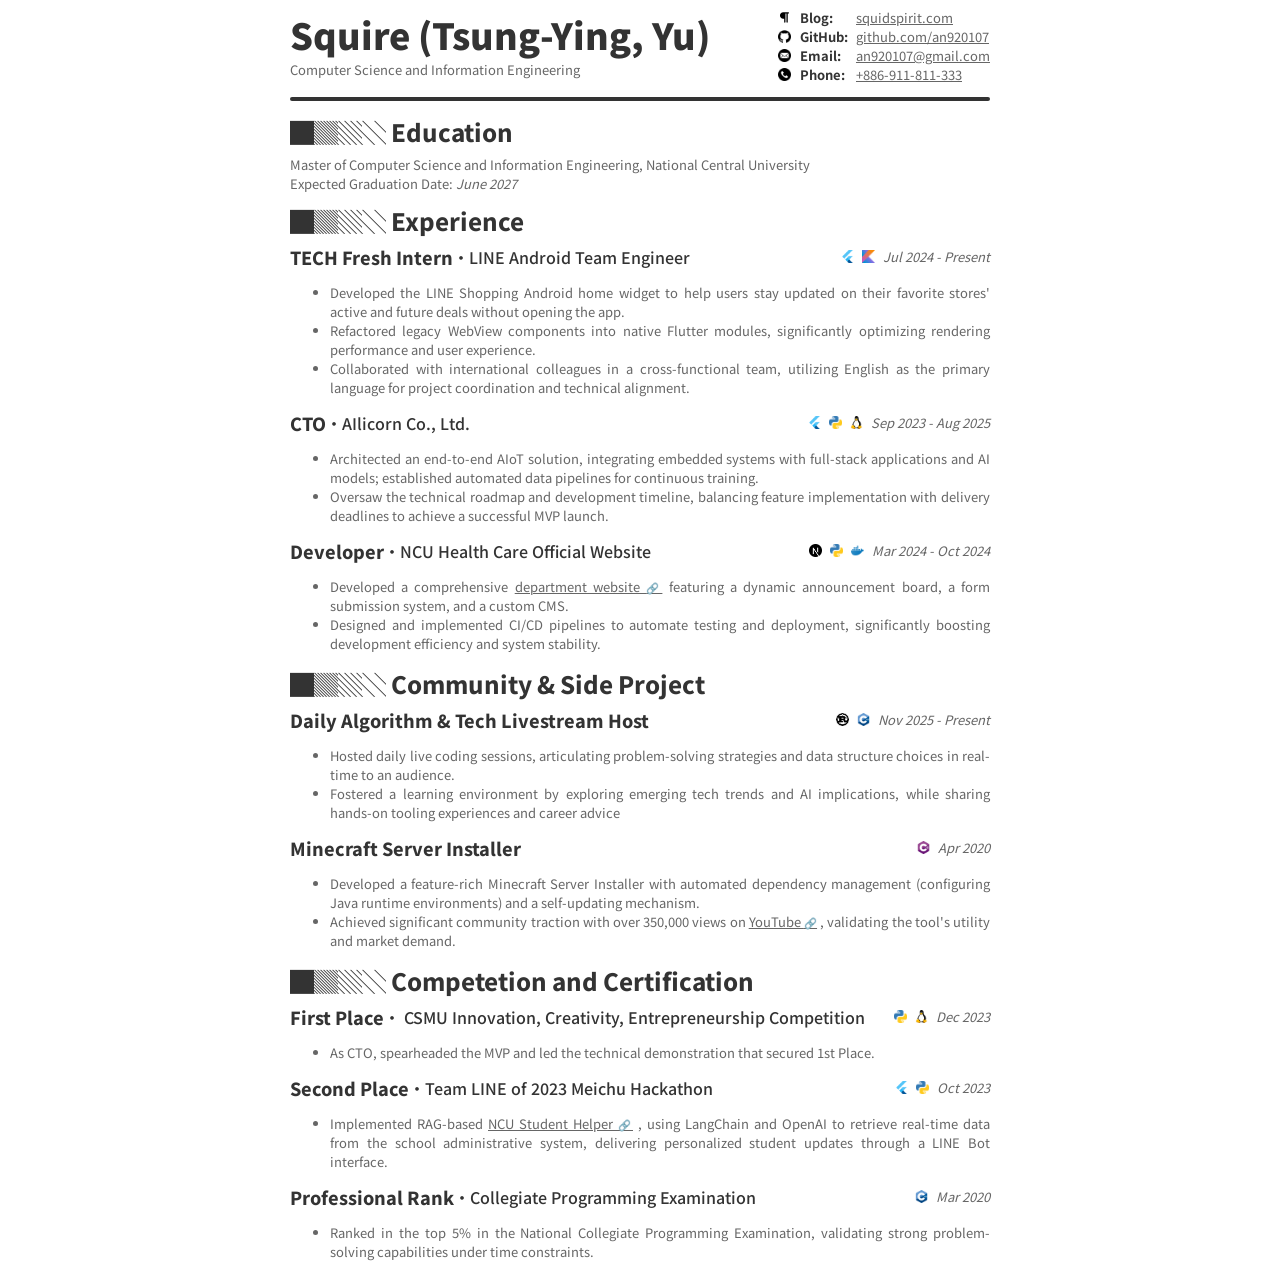
==== src/index.html @ c952e27c "feat: update Intern experience" ====
<!DOCTYPE html>
<html lang="en-US">
  <head>
    <title>Resume</title>
    <meta name="viewport" content="width=device-width, initial-scale=1.0" />
    <meta charset="UTF-8" />
    <link rel="preconnect" href="https://fonts.googleapis.com" />
    <link rel="preconnect" href="https://fonts.gstatic.com" crossorigin />
    <link
      href="https://fonts.googleapis.com/css2?family=Noto+Sans+TC:wght@100..900&display=swap"
      rel="stylesheet"
    />
    <link href="./style.css" rel="stylesheet" />
  </head>

  <body>
    <div class="Container">
      <!-- TitleBlock -->
      <div class="TitleBlock">
        <div>
          <div class="TitleName">Squire (Tsung-Ying, Yu)</div>
          <div class="TitleDescription">
            Computer Science and Information Engineering
          </div>
        </div>
        <div class="Contacts">
          <div class="ContactItem">
            <img
              class="Icon"
              src="./assets/icon/paragraph-solid-full.svg"
              alt="Blog"
            />
            <div class="ContactName">Blog:</div>
            <a href="https://squidspirit.com">squidspirit.com</a>
          </div>
          <div class="ContactItem">
            <img class="Icon" src="./assets/icon/github.png" alt="GitHub" />
            <div class="ContactName">GitHub:</div>
            <a href="https://github.com/an920107">github.com/an920107</a>
          </div>
          <div class="ContactItem">
            <img class="Icon" src="./assets/icon/email.png" alt="Email" />
            <div class="ContactName">Email:</div>
            <a href="mailto:an920107@gmail.com">an920107@gmail.com</a>
          </div>
          <div class="ContactItem">
            <img class="Icon" src="./assets/icon/phone.png" alt="Phone" />
            <div class="ContactName">Phone:</div>
            <a href="tel:+886911811333">+886-911-811-333</a>
          </div>
        </div>
      </div>
      <hr />

      <!-- Education -->
      <div class="SectionTitle">Education</div>
      <div class="Content">
        Master of Computer Science and Information Engineering, National Central
        University<br />
        Expected Graduation Date: <i>June 2027</i>
      </div>

      <!-- Experience -->
      <div class="SectionTitle">Experience</div>

      <!-- LINE -->
      <div class="ExpTitleBlock">
        <div class="ExpTitle">
          <div class="ExpPosition">TECH Fresh Intern</div>
          <div class="ExpDescription">LINE Android Team Engineer</div>
        </div>
        <div class="ExpTail">
          <img
            class="Icon"
            src="./assets/icon/flutter.png"
            alt="Flutter"
            title="Flutter"
          />
          <img
            class="Icon"
            src="./assets/icon/kotlin.png"
            alt="Kotlin"
            title="Kotlin"
          />
          <div class="ExpDate">Jul 2024 - Present</div>
        </div>
      </div>
      <div class="Content">
        <ul>
          <li>
            Developed the LINE Shopping Android home widget to help users stay
            updated on their favorite stores' active and future deals without
            opening the app.
          </li>
          <li>
            Refactored legacy WebView components into native Flutter modules,
            significantly optimizing rendering performance and user experience.
          </li>
          <li>
            Collaborated with international colleagues in a cross-functional
            team, utilizing English as the primary language for project
            coordination and technical alignment.
          </li>
        </ul>
      </div>

      <!-- AIlicorn -->
      <div class="ExpTitleBlock">
        <div class="ExpTitle">
          <div class="ExpPosition">CTO</div>
          <div class="ExpDescription">AIlicorn Co., Ltd.</div>
        </div>
        <div class="ExpTail">
          <img
            class="Icon"
            src="./assets/icon/flutter.png"
            alt="Flutter"
            title="Flutter"
          />
          <img
            class="Icon"
            src="./assets/icon/python.png"
            alt="Python"
            title="Python"
          />
          <img
            class="Icon"
            src="./assets/icon/linux.png"
            alt="Linux"
            title="Linux"
          />
          <div class="ExpDate">Sep 2023 - Aug 2025</div>
        </div>
      </div>
      <div class="Content">
        <ul>
          <li>
            Architected an end-to-end AIoT solution, integrating embedded
            systems with full-stack applications and AI models; established
            automated data pipelines for continuous training.
          </li>
          <li>
            Oversaw the technical roadmap and development timeline, balancing
            feature implementation with delivery deadlines to achieve a
            successful MVP launch.
          </li>
        </ul>
      </div>

      <!-- Health care website -->
      <div class="ExpTitleBlock">
        <div class="ExpTitle">
          <div class="ExpPosition">Developer</div>
          <div class="ExpDescription">NCU Health Care Official Website</div>
        </div>
        <div class="ExpTail">
          <img
            class="Icon"
            src="./assets/icon/nextjs.png"
            alt="NextJS"
            title="NextJS"
          />
          <img
            class="Icon"
            src="./assets/icon/python.png"
            alt="Python"
            title="Python"
          />
          <img
            class="Icon"
            src="./assets/icon/docker.png"
            alt="Docker"
            title="Docker"
          />
          <div class="ExpDate">Mar 2024 - Oct 2024</div>
        </div>
      </div>
      <div class="Content">
        <ul>
          <li>
            Developed a comprehensive
            <a class="Link" href="https://health.ncu.edu.tw" target="_blank">
              department website
            </a>
            featuring a dynamic announcement board, a form submission system,
            and a custom CMS.
          </li>
          <li>
            Designed and implemented CI/CD pipelines to automate testing and
            deployment, significantly boosting development efficiency and system
            stability.
          </li>
        </ul>
      </div>

      <!-- Community & Side Project -->
      <div class="SectionTitle">Community & Side Project</div>

      <!-- Daily Algorithm & Tech Livestream Host -->
      <div class="ExpTitleBlock">
        <div class="ExpTitle">
          <div class="ExpPosition">Daily Algorithm & Tech Livestream Host</div>
        </div>
        <div class="ExpTail">
          <img
            class="Icon"
            src="./assets/icon/rust.png"
            alt="Rust"
            title="Rust"
          />
          <img
            class="Icon"
            src="./assets/icon/c-plus-plus.png"
            alt="C++"
            title="C++"
          />
          <div class="ExpDate">Nov 2025 - Present</div>
        </div>
      </div>
      <div class="Content">
        <ul>
          <li>
            Hosted daily live coding sessions, articulating problem-solving
            strategies and data structure choices in real-time to an audience.
          </li>
          <li>
            Fostered a learning environment by exploring emerging tech trends
            and AI implications, while sharing hands-on tooling experiences and
            career advice
          </li>
        </ul>
      </div>

      <!-- Minecraft Server Installer -->
      <div class="ExpTitleBlock">
        <div class="ExpTitle">
          <div class="ExpPosition">Minecraft Server Installer</div>
        </div>
        <div class="ExpTail">
          <img
            class="Icon"
            src="./assets/icon/c-sharp.png"
            alt="C#"
            title="C#"
          />
          <div class="ExpDate">Apr 2020</div>
        </div>
      </div>
      <div class="Content">
        <ul>
          <li>
            Developed a feature-rich Minecraft Server Installer with automated
            dependency management (configuring Java runtime environments) and a
            self-updating mechanism.
          </li>
          <li>
            Achieved significant community traction with over 350,000 views on
            <a
              class="Link"
              href="https://www.youtube.com/watch?v=yNis5vcueQY"
              target="_blank"
            >
              YouTube
            </a>
            , validating the tool's utility and market demand.
          </li>
        </ul>
      </div>

      <!-- Competetion and Certification -->
      <div class="SectionTitle">Competetion and Certification</div>

      <!-- CSMU -->
      <div class="ExpTitleBlock">
        <div class="ExpTitle">
          <div class="ExpPosition">First Place</div>
          <div class="ExpDescription">
            CSMU Innovation, Creativity, Entrepreneurship Competition
          </div>
        </div>

        <div class="ExpTail">
          <img
            class="Icon"
            src="./assets/icon/python.png"
            alt="Python"
            title="Python"
          />
          <img
            class="Icon"
            src="./assets/icon/linux.png"
            alt="Linux"
            title="Linux"
          />
          <div class="ExpDate">Dec 2023</div>
        </div>
      </div>
      <div class="Content">
        <ul>
          <li>
            As CTO, spearheaded the MVP and led the technical demonstration that
            secured 1st Place.
          </li>
        </ul>
      </div>

      <!-- Hackathon -->
      <div class="ExpTitleBlock">
        <div class="ExpTitle">
          <div class="ExpPosition">Second Place</div>
          <div class="ExpDescription">Team LINE of 2023 Meichu Hackathon</div>
        </div>
        <div class="ExpTail">
          <img
            class="Icon"
            src="./assets/icon/flutter.png"
            alt="Flutter"
            title="Flutter"
          />
          <img
            class="Icon"
            src="./assets/icon/python.png"
            alt="Python"
            title="Python"
          />
          <div class="ExpDate">Oct 2023</div>
        </div>
      </div>
      <div class="Content">
        <ul>
          <li>
            Implemented RAG-based
            <a
              class="Link"
              href="https://github.com/quan0715/NCU_Student_Helper"
              target="_blank"
            >
              NCU Student Helper
            </a>
            , using LangChain and OpenAI to retrieve real-time data from the
            school administrative system, delivering personalized student
            updates through a LINE Bot interface.
          </li>
        </ul>
      </div>

      <!-- CPE -->
      <div class="ExpTitleBlock">
        <div class="ExpTitle">
          <div class="ExpPosition">Professional Rank</div>
          <div class="ExpDescription">Collegiate Programming Examination</div>
        </div>
        <div class="ExpTail">
          <img
            class="Icon"
            src="./assets/icon/c-plus-plus.png"
            alt="C++"
            title="C++"
          />
          <div class="ExpDate">Mar 2020</div>
        </div>
      </div>
      <div class="Content">
        <ul>
          <li>
            Ranked in the top 5% in the National Collegiate Programming
            Examination, validating strong problem-solving capabilities under
            time constraints.
          </li>
        </ul>
      </div>
    </div>
  </body>
</html>
---- src/style.css ----
* {
    font-family: "Noto Sans TC";
    font-size: 13px;
    color: #666;
}

hr {
    margin-top: 1em;
    margin-bottom: 1em;
    border: none;
    color: #333;
    background-color: #333;
    height: 4px;
    border-radius: 1em;
}

.Link::after {
    content: " 🔗";
    font-size: 0.8rem;
}

.Container {
    max-width: 700px;
    align-content: center;
    margin: auto;
}

.TitleBlock {
    display: flex;
    flex-wrap: nowrap;
    justify-content: space-between;
}

.TitleName {
    font-size: 36px;
    font-weight: 900;
    color: #333;
}

.Contacts {
    display: flex;
    flex-direction: column;
    justify-content: space-between;
}

.ContactItem {
    display: grid;
    grid-template-columns: 2fr 5fr 12fr;
    align-items: center;
}

.ContactName {
    font-weight: bold;
    color: #333;
}

.Icon {
    width: 1em;
    height: 1em;
}

.SectionTitle {
    font-size: 24px;
    font-weight: 800;
    margin-bottom: 0.25em;
    color: #333;
}

.SectionTitle::before {
    content: "█▓▒░ ";
}

.ExpTitleBlock {
    display: flex;
    flex-wrap: nowrap;
    justify-content: space-between;
    margin-bottom: 0.1em;
}

.ExpTitle {
    display: flex;
    align-items: center;
}

.ExpPosition {
    font-size: 18px;
    font-weight: 800;
    color: #333;
}

.ExpDescription::before {
    content: "•";
}

.ExpDescription {
    font-size: 16px;
    font-weight: 500;
    color: #333;
}

.ExpTail {
    display: flex;
    flex-wrap: nowrap;
    justify-content: flex-end;
    align-items: center;
    gap: 8px;
}

.ExpDate {
    font-size: 13px;
    font-weight: normal;
    font-style: italic;
}

.Content {
    margin-bottom: 0.75em;
    text-align: justify;
}
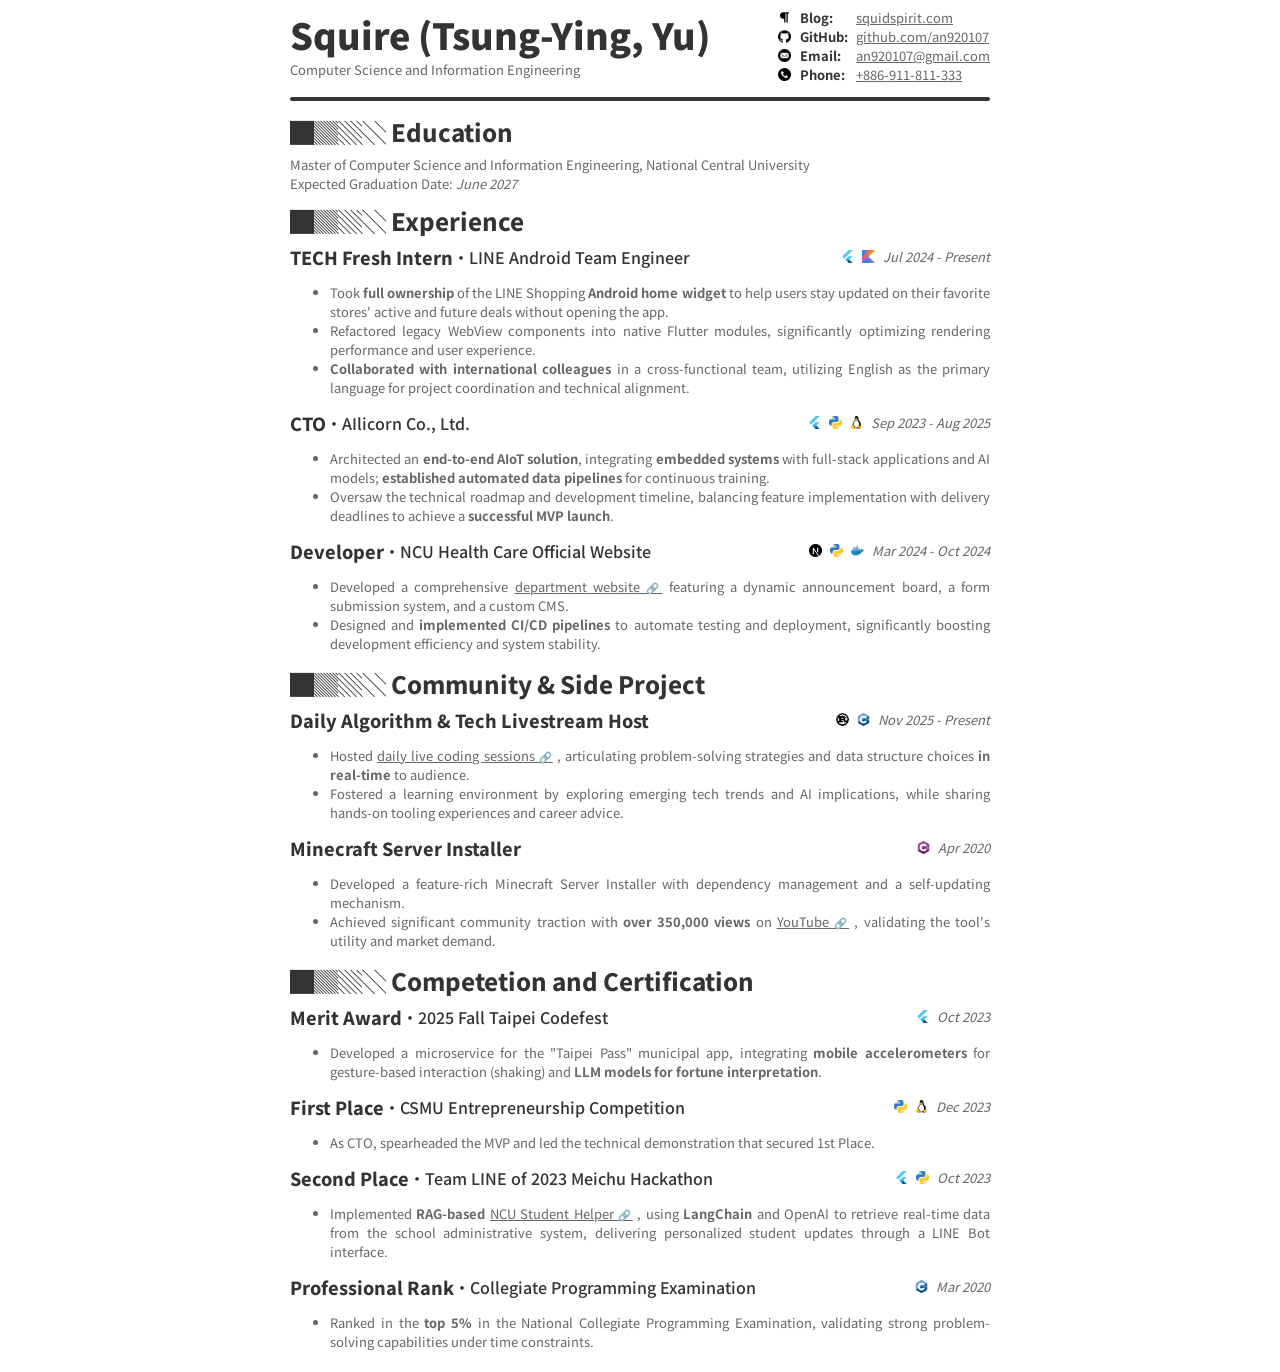
==== commit a180e7e7: "feat: add hackthon" ====
--- a/src/index.html
+++ b/src/index.html
@@ -88,18 +88,18 @@
       <div class="Content">
         <ul>
           <li>
-            Developed the LINE Shopping Android home widget to help users stay
-            updated on their favorite stores' active and future deals without
-            opening the app.
+            Took <b>full ownership</b> of the LINE Shopping
+            <b>Android home widget</b> to help users stay updated on their
+            favorite stores' active and future deals without opening the app.
           </li>
           <li>
             Refactored legacy WebView components into native Flutter modules,
             significantly optimizing rendering performance and user experience.
           </li>
           <li>
-            Collaborated with international colleagues in a cross-functional
-            team, utilizing English as the primary language for project
-            coordination and technical alignment.
+            <b>Collaborated with international colleagues</b> in a
+            cross-functional team, utilizing English as the primary language for
+            project coordination and technical alignment.
           </li>
         </ul>
       </div>
@@ -135,14 +135,14 @@
       <div class="Content">
         <ul>
           <li>
-            Architected an end-to-end AIoT solution, integrating embedded
-            systems with full-stack applications and AI models; established
-            automated data pipelines for continuous training.
+            Architected an <b>end-to-end AIoT solution</b>, integrating
+            <b>embedded systems</b> with full-stack applications and AI models;
+            <b>established automated data pipelines</b> for continuous training.
           </li>
           <li>
             Oversaw the technical roadmap and development timeline, balancing
             feature implementation with delivery deadlines to achieve a
-            successful MVP launch.
+            <b>successful MVP launch</b>.
           </li>
         </ul>
       </div>
@@ -186,9 +186,9 @@
             and a custom CMS.
           </li>
           <li>
-            Designed and implemented CI/CD pipelines to automate testing and
-            deployment, significantly boosting development efficiency and system
-            stability.
+            Designed and <b>implemented CI/CD pipelines</b> to automate testing
+            and deployment, significantly boosting development efficiency and
+            system stability.
           </li>
         </ul>
       </div>
@@ -220,13 +220,20 @@
       <div class="Content">
         <ul>
           <li>
-            Hosted daily live coding sessions, articulating problem-solving
-            strategies and data structure choices in real-time to an audience.
+            Hosted
+            <a
+              class="Link"
+              href="https://www.youtube.com/@squidspirit16/streams"
+            >
+              daily live coding sessions
+            </a>
+            , articulating problem-solving strategies and data structure choices
+            <b>in real-time</b> to audience.
           </li>
           <li>
             Fostered a learning environment by exploring emerging tech trends
             and AI implications, while sharing hands-on tooling experiences and
-            career advice
+            career advice.
           </li>
         </ul>
       </div>
@@ -249,12 +256,12 @@
       <div class="Content">
         <ul>
           <li>
-            Developed a feature-rich Minecraft Server Installer with automated
-            dependency management (configuring Java runtime environments) and a
-            self-updating mechanism.
-          </li>
-          <li>
-            Achieved significant community traction with over 350,000 views on
+            Developed a feature-rich Minecraft Server Installer with dependency
+            management and a self-updating mechanism.
+          </li>
+          <li>
+            Achieved significant community traction with
+            <b>over 350,000 views</b> on
             <a
               class="Link"
               href="https://www.youtube.com/watch?v=yNis5vcueQY"
@@ -270,13 +277,38 @@
       <!-- Competetion and Certification -->
       <div class="SectionTitle">Competetion and Certification</div>
 
+      <!-- Taipei Codefest Hackathon -->
+      <div class="ExpTitleBlock">
+        <div class="ExpTitle">
+          <div class="ExpPosition">Merit Award</div>
+          <div class="ExpDescription">2025 Fall Taipei Codefest</div>
+        </div>
+        <div class="ExpTail">
+          <img
+            class="Icon"
+            src="./assets/icon/flutter.png"
+            alt="Flutter"
+            title="Flutter"
+          />
+          <div class="ExpDate">Oct 2023</div>
+        </div>
+      </div>
+      <div class="Content">
+        <ul>
+          <li>
+            Developed a microservice for the "Taipei Pass" municipal app,
+            integrating <b>mobile accelerometers</b> for gesture-based
+            interaction (shaking) and
+            <b>LLM models for fortune interpretation</b>.
+          </li>
+        </ul>
+      </div>
+
       <!-- CSMU -->
       <div class="ExpTitleBlock">
         <div class="ExpTitle">
           <div class="ExpPosition">First Place</div>
-          <div class="ExpDescription">
-            CSMU Innovation, Creativity, Entrepreneurship Competition
-          </div>
+          <div class="ExpDescription">CSMU Entrepreneurship Competition</div>
         </div>
 
         <div class="ExpTail">
@@ -304,7 +336,7 @@
         </ul>
       </div>
 
-      <!-- Hackathon -->
+      <!-- Meichu Hackathon -->
       <div class="ExpTitleBlock">
         <div class="ExpTitle">
           <div class="ExpPosition">Second Place</div>
@@ -329,7 +361,7 @@
       <div class="Content">
         <ul>
           <li>
-            Implemented RAG-based
+            Implemented <b>RAG-based</b>
             <a
               class="Link"
               href="https://github.com/quan0715/NCU_Student_Helper"
@@ -337,8 +369,8 @@
             >
               NCU Student Helper
             </a>
-            , using LangChain and OpenAI to retrieve real-time data from the
-            school administrative system, delivering personalized student
+            , using <b>LangChain</b> and OpenAI to retrieve real-time data from
+            the school administrative system, delivering personalized student
             updates through a LINE Bot interface.
           </li>
         </ul>
@@ -363,7 +395,7 @@
       <div class="Content">
         <ul>
           <li>
-            Ranked in the top 5% in the National Collegiate Programming
+            Ranked in the <b>top 5%</b> in the National Collegiate Programming
             Examination, validating strong problem-solving capabilities under
             time constraints.
           </li>
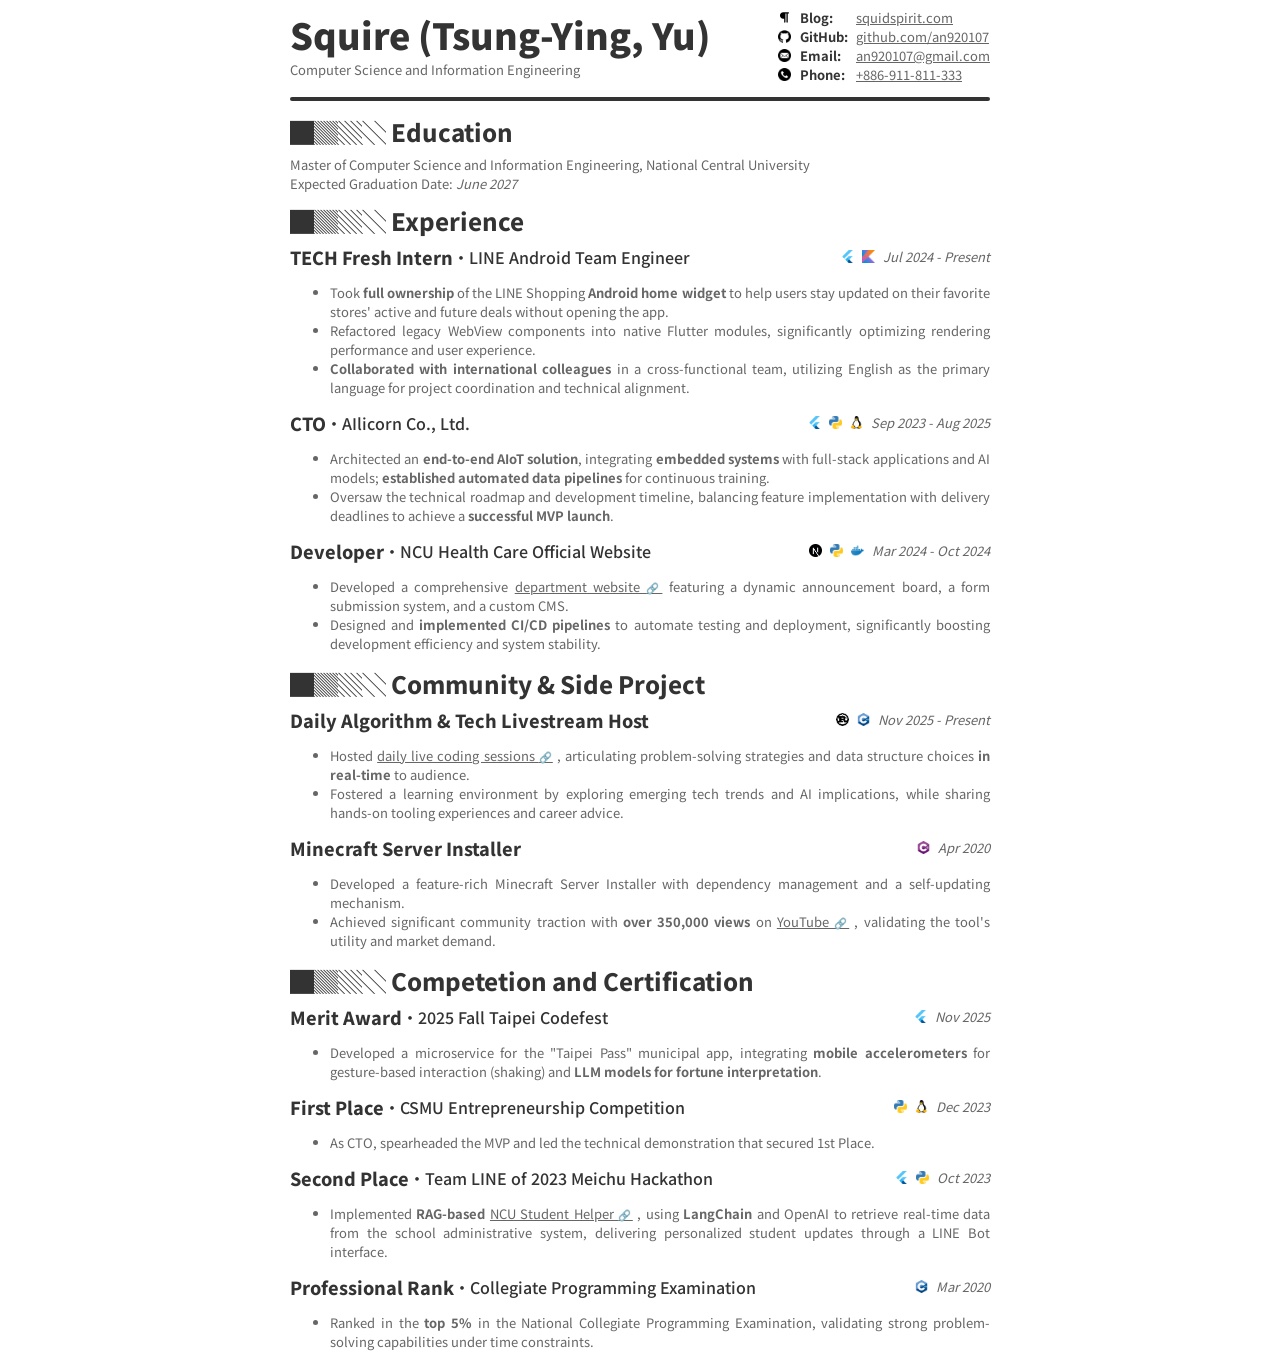
==== commit ebae71cf: "feat: update experience date for Flutter project" ====
--- a/src/index.html
+++ b/src/index.html
@@ -290,7 +290,7 @@
             alt="Flutter"
             title="Flutter"
           />
-          <div class="ExpDate">Oct 2023</div>
+          <div class="ExpDate">Nov 2025</div>
         </div>
       </div>
       <div class="Content">
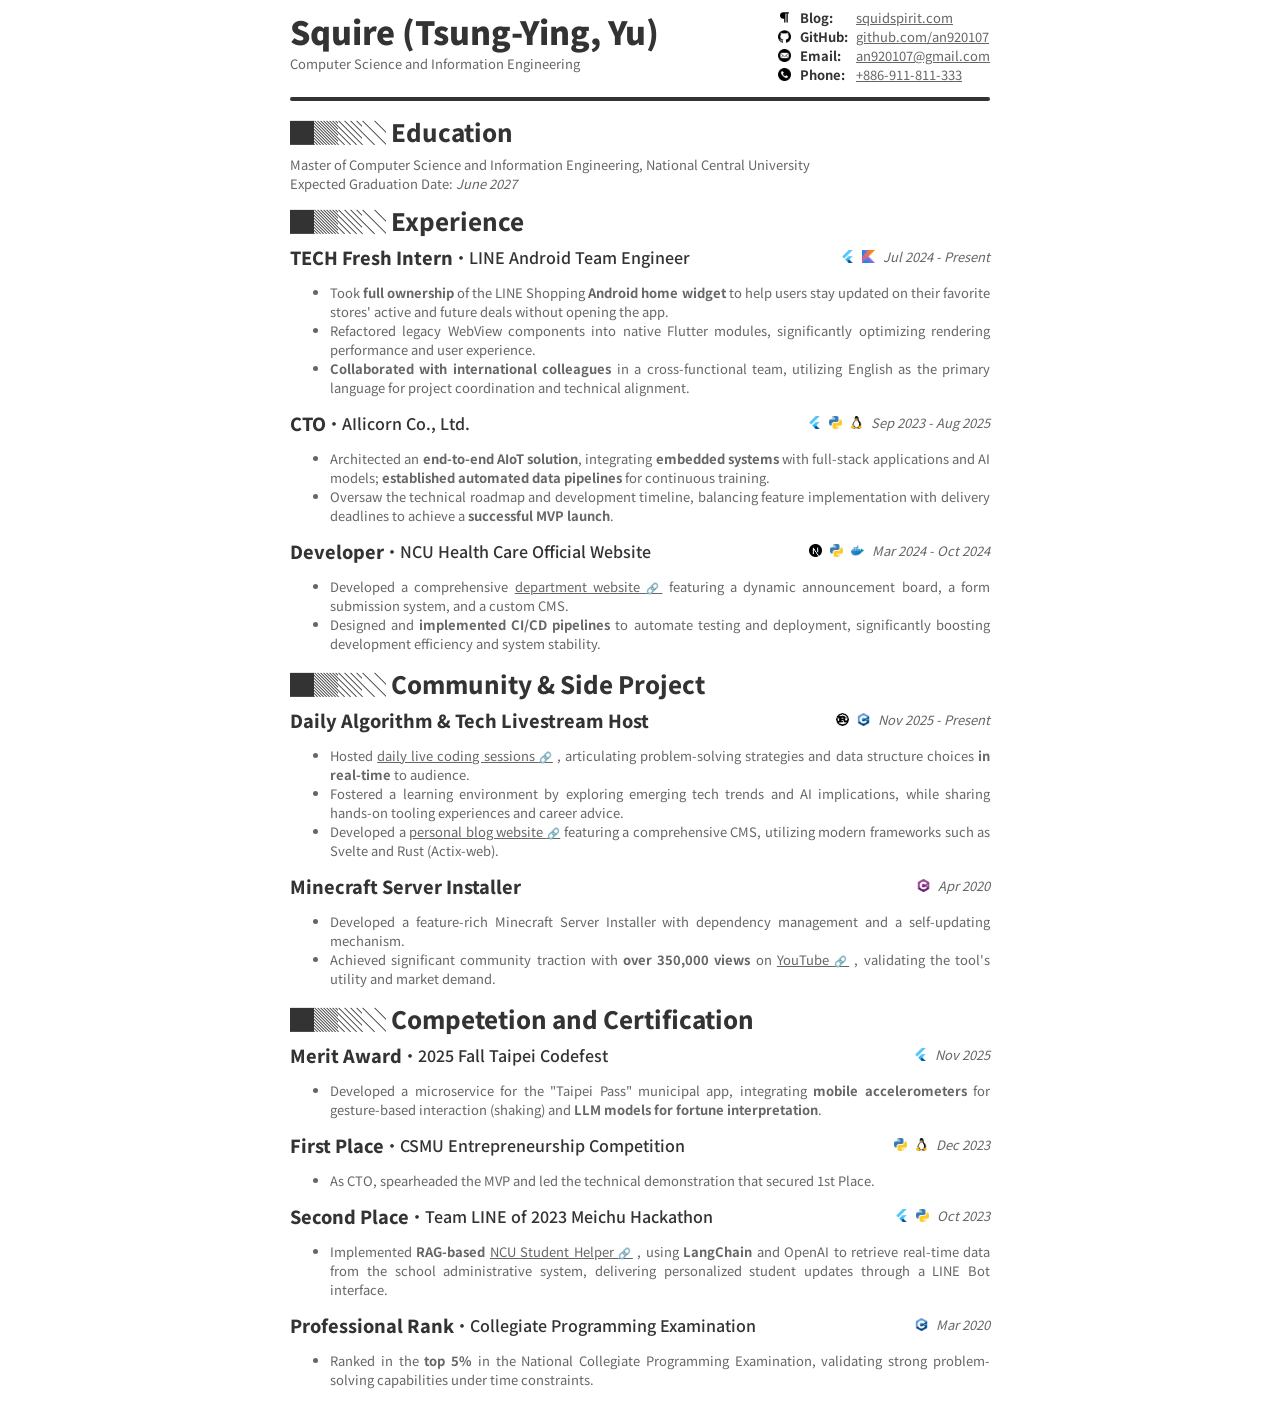
==== commit 8a597e98: "update community with personal blog" ====
--- a/src/index.html
+++ b/src/index.html
@@ -1,406 +1,313 @@
 <!DOCTYPE html>
 <html lang="en-US">
-  <head>
-    <title>Resume</title>
-    <meta name="viewport" content="width=device-width, initial-scale=1.0" />
-    <meta charset="UTF-8" />
-    <link rel="preconnect" href="https://fonts.googleapis.com" />
-    <link rel="preconnect" href="https://fonts.gstatic.com" crossorigin />
-    <link
-      href="https://fonts.googleapis.com/css2?family=Noto+Sans+TC:wght@100..900&display=swap"
-      rel="stylesheet"
-    />
-    <link href="./style.css" rel="stylesheet" />
-  </head>
-
-  <body>
-    <div class="Container">
-      <!-- TitleBlock -->
-      <div class="TitleBlock">
-        <div>
-          <div class="TitleName">Squire (Tsung-Ying, Yu)</div>
-          <div class="TitleDescription">
-            Computer Science and Information Engineering
-          </div>
-        </div>
-        <div class="Contacts">
-          <div class="ContactItem">
-            <img
-              class="Icon"
-              src="./assets/icon/paragraph-solid-full.svg"
-              alt="Blog"
-            />
-            <div class="ContactName">Blog:</div>
-            <a href="https://squidspirit.com">squidspirit.com</a>
-          </div>
-          <div class="ContactItem">
-            <img class="Icon" src="./assets/icon/github.png" alt="GitHub" />
-            <div class="ContactName">GitHub:</div>
-            <a href="https://github.com/an920107">github.com/an920107</a>
-          </div>
-          <div class="ContactItem">
-            <img class="Icon" src="./assets/icon/email.png" alt="Email" />
-            <div class="ContactName">Email:</div>
-            <a href="mailto:an920107@gmail.com">an920107@gmail.com</a>
-          </div>
-          <div class="ContactItem">
-            <img class="Icon" src="./assets/icon/phone.png" alt="Phone" />
-            <div class="ContactName">Phone:</div>
-            <a href="tel:+886911811333">+886-911-811-333</a>
-          </div>
-        </div>
-      </div>
-      <hr />
-
-      <!-- Education -->
-      <div class="SectionTitle">Education</div>
-      <div class="Content">
-        Master of Computer Science and Information Engineering, National Central
-        University<br />
-        Expected Graduation Date: <i>June 2027</i>
-      </div>
-
-      <!-- Experience -->
-      <div class="SectionTitle">Experience</div>
-
-      <!-- LINE -->
-      <div class="ExpTitleBlock">
-        <div class="ExpTitle">
-          <div class="ExpPosition">TECH Fresh Intern</div>
-          <div class="ExpDescription">LINE Android Team Engineer</div>
-        </div>
-        <div class="ExpTail">
-          <img
-            class="Icon"
-            src="./assets/icon/flutter.png"
-            alt="Flutter"
-            title="Flutter"
-          />
-          <img
-            class="Icon"
-            src="./assets/icon/kotlin.png"
-            alt="Kotlin"
-            title="Kotlin"
-          />
-          <div class="ExpDate">Jul 2024 - Present</div>
-        </div>
-      </div>
-      <div class="Content">
-        <ul>
-          <li>
-            Took <b>full ownership</b> of the LINE Shopping
-            <b>Android home widget</b> to help users stay updated on their
-            favorite stores' active and future deals without opening the app.
-          </li>
-          <li>
-            Refactored legacy WebView components into native Flutter modules,
-            significantly optimizing rendering performance and user experience.
-          </li>
-          <li>
-            <b>Collaborated with international colleagues</b> in a
-            cross-functional team, utilizing English as the primary language for
-            project coordination and technical alignment.
-          </li>
-        </ul>
-      </div>
-
-      <!-- AIlicorn -->
-      <div class="ExpTitleBlock">
-        <div class="ExpTitle">
-          <div class="ExpPosition">CTO</div>
-          <div class="ExpDescription">AIlicorn Co., Ltd.</div>
-        </div>
-        <div class="ExpTail">
-          <img
-            class="Icon"
-            src="./assets/icon/flutter.png"
-            alt="Flutter"
-            title="Flutter"
-          />
-          <img
-            class="Icon"
-            src="./assets/icon/python.png"
-            alt="Python"
-            title="Python"
-          />
-          <img
-            class="Icon"
-            src="./assets/icon/linux.png"
-            alt="Linux"
-            title="Linux"
-          />
-          <div class="ExpDate">Sep 2023 - Aug 2025</div>
-        </div>
-      </div>
-      <div class="Content">
-        <ul>
-          <li>
-            Architected an <b>end-to-end AIoT solution</b>, integrating
-            <b>embedded systems</b> with full-stack applications and AI models;
-            <b>established automated data pipelines</b> for continuous training.
-          </li>
-          <li>
-            Oversaw the technical roadmap and development timeline, balancing
-            feature implementation with delivery deadlines to achieve a
-            <b>successful MVP launch</b>.
-          </li>
-        </ul>
-      </div>
-
-      <!-- Health care website -->
-      <div class="ExpTitleBlock">
-        <div class="ExpTitle">
-          <div class="ExpPosition">Developer</div>
-          <div class="ExpDescription">NCU Health Care Official Website</div>
-        </div>
-        <div class="ExpTail">
-          <img
-            class="Icon"
-            src="./assets/icon/nextjs.png"
-            alt="NextJS"
-            title="NextJS"
-          />
-          <img
-            class="Icon"
-            src="./assets/icon/python.png"
-            alt="Python"
-            title="Python"
-          />
-          <img
-            class="Icon"
-            src="./assets/icon/docker.png"
-            alt="Docker"
-            title="Docker"
-          />
-          <div class="ExpDate">Mar 2024 - Oct 2024</div>
-        </div>
-      </div>
-      <div class="Content">
-        <ul>
-          <li>
-            Developed a comprehensive
-            <a class="Link" href="https://health.ncu.edu.tw" target="_blank">
-              department website
-            </a>
-            featuring a dynamic announcement board, a form submission system,
-            and a custom CMS.
-          </li>
-          <li>
-            Designed and <b>implemented CI/CD pipelines</b> to automate testing
-            and deployment, significantly boosting development efficiency and
-            system stability.
-          </li>
-        </ul>
-      </div>
-
-      <!-- Community & Side Project -->
-      <div class="SectionTitle">Community & Side Project</div>
-
-      <!-- Daily Algorithm & Tech Livestream Host -->
-      <div class="ExpTitleBlock">
-        <div class="ExpTitle">
-          <div class="ExpPosition">Daily Algorithm & Tech Livestream Host</div>
-        </div>
-        <div class="ExpTail">
-          <img
-            class="Icon"
-            src="./assets/icon/rust.png"
-            alt="Rust"
-            title="Rust"
-          />
-          <img
-            class="Icon"
-            src="./assets/icon/c-plus-plus.png"
-            alt="C++"
-            title="C++"
-          />
-          <div class="ExpDate">Nov 2025 - Present</div>
-        </div>
-      </div>
-      <div class="Content">
-        <ul>
-          <li>
-            Hosted
-            <a
-              class="Link"
-              href="https://www.youtube.com/@squidspirit16/streams"
-            >
-              daily live coding sessions
-            </a>
-            , articulating problem-solving strategies and data structure choices
-            <b>in real-time</b> to audience.
-          </li>
-          <li>
-            Fostered a learning environment by exploring emerging tech trends
-            and AI implications, while sharing hands-on tooling experiences and
-            career advice.
-          </li>
-        </ul>
-      </div>
-
-      <!-- Minecraft Server Installer -->
-      <div class="ExpTitleBlock">
-        <div class="ExpTitle">
-          <div class="ExpPosition">Minecraft Server Installer</div>
-        </div>
-        <div class="ExpTail">
-          <img
-            class="Icon"
-            src="./assets/icon/c-sharp.png"
-            alt="C#"
-            title="C#"
-          />
-          <div class="ExpDate">Apr 2020</div>
-        </div>
-      </div>
-      <div class="Content">
-        <ul>
-          <li>
-            Developed a feature-rich Minecraft Server Installer with dependency
-            management and a self-updating mechanism.
-          </li>
-          <li>
-            Achieved significant community traction with
-            <b>over 350,000 views</b> on
-            <a
-              class="Link"
-              href="https://www.youtube.com/watch?v=yNis5vcueQY"
-              target="_blank"
-            >
-              YouTube
-            </a>
-            , validating the tool's utility and market demand.
-          </li>
-        </ul>
-      </div>
-
-      <!-- Competetion and Certification -->
-      <div class="SectionTitle">Competetion and Certification</div>
-
-      <!-- Taipei Codefest Hackathon -->
-      <div class="ExpTitleBlock">
-        <div class="ExpTitle">
-          <div class="ExpPosition">Merit Award</div>
-          <div class="ExpDescription">2025 Fall Taipei Codefest</div>
-        </div>
-        <div class="ExpTail">
-          <img
-            class="Icon"
-            src="./assets/icon/flutter.png"
-            alt="Flutter"
-            title="Flutter"
-          />
-          <div class="ExpDate">Nov 2025</div>
-        </div>
-      </div>
-      <div class="Content">
-        <ul>
-          <li>
-            Developed a microservice for the "Taipei Pass" municipal app,
-            integrating <b>mobile accelerometers</b> for gesture-based
-            interaction (shaking) and
-            <b>LLM models for fortune interpretation</b>.
-          </li>
-        </ul>
-      </div>
-
-      <!-- CSMU -->
-      <div class="ExpTitleBlock">
-        <div class="ExpTitle">
-          <div class="ExpPosition">First Place</div>
-          <div class="ExpDescription">CSMU Entrepreneurship Competition</div>
-        </div>
-
-        <div class="ExpTail">
-          <img
-            class="Icon"
-            src="./assets/icon/python.png"
-            alt="Python"
-            title="Python"
-          />
-          <img
-            class="Icon"
-            src="./assets/icon/linux.png"
-            alt="Linux"
-            title="Linux"
-          />
-          <div class="ExpDate">Dec 2023</div>
-        </div>
-      </div>
-      <div class="Content">
-        <ul>
-          <li>
-            As CTO, spearheaded the MVP and led the technical demonstration that
-            secured 1st Place.
-          </li>
-        </ul>
-      </div>
-
-      <!-- Meichu Hackathon -->
-      <div class="ExpTitleBlock">
-        <div class="ExpTitle">
-          <div class="ExpPosition">Second Place</div>
-          <div class="ExpDescription">Team LINE of 2023 Meichu Hackathon</div>
-        </div>
-        <div class="ExpTail">
-          <img
-            class="Icon"
-            src="./assets/icon/flutter.png"
-            alt="Flutter"
-            title="Flutter"
-          />
-          <img
-            class="Icon"
-            src="./assets/icon/python.png"
-            alt="Python"
-            title="Python"
-          />
-          <div class="ExpDate">Oct 2023</div>
-        </div>
-      </div>
-      <div class="Content">
-        <ul>
-          <li>
-            Implemented <b>RAG-based</b>
-            <a
-              class="Link"
-              href="https://github.com/quan0715/NCU_Student_Helper"
-              target="_blank"
-            >
-              NCU Student Helper
-            </a>
-            , using <b>LangChain</b> and OpenAI to retrieve real-time data from
-            the school administrative system, delivering personalized student
-            updates through a LINE Bot interface.
-          </li>
-        </ul>
-      </div>
-
-      <!-- CPE -->
-      <div class="ExpTitleBlock">
-        <div class="ExpTitle">
-          <div class="ExpPosition">Professional Rank</div>
-          <div class="ExpDescription">Collegiate Programming Examination</div>
-        </div>
-        <div class="ExpTail">
-          <img
-            class="Icon"
-            src="./assets/icon/c-plus-plus.png"
-            alt="C++"
-            title="C++"
-          />
-          <div class="ExpDate">Mar 2020</div>
-        </div>
-      </div>
-      <div class="Content">
-        <ul>
-          <li>
-            Ranked in the <b>top 5%</b> in the National Collegiate Programming
-            Examination, validating strong problem-solving capabilities under
-            time constraints.
-          </li>
-        </ul>
-      </div>
-    </div>
-  </body>
+
+<head>
+  <title>Resume</title>
+  <meta name="viewport" content="width=device-width, initial-scale=1.0" />
+  <meta charset="UTF-8" />
+  <link rel="preconnect" href="https://fonts.googleapis.com" />
+  <link rel="preconnect" href="https://fonts.gstatic.com" crossorigin />
+  <link href="https://fonts.googleapis.com/css2?family=Noto+Sans+TC:wght@100..900&display=swap" rel="stylesheet" />
+  <link href="./style.css" rel="stylesheet" />
+</head>
+
+<body>
+  <div class="Container">
+    <!-- TitleBlock -->
+    <div class="TitleBlock">
+      <div>
+        <div class="TitleName">Squire (Tsung-Ying, Yu)</div>
+        <div class="TitleDescription">
+          Computer Science and Information Engineering
+        </div>
+      </div>
+      <div class="Contacts">
+        <div class="ContactItem">
+          <img class="Icon" src="./assets/icon/paragraph-solid-full.svg" alt="Blog" />
+          <div class="ContactName">Blog:</div>
+          <a href="https://squidspirit.com">squidspirit.com</a>
+        </div>
+        <div class="ContactItem">
+          <img class="Icon" src="./assets/icon/github.png" alt="GitHub" />
+          <div class="ContactName">GitHub:</div>
+          <a href="https://github.com/an920107">github.com/an920107</a>
+        </div>
+        <div class="ContactItem">
+          <img class="Icon" src="./assets/icon/email.png" alt="Email" />
+          <div class="ContactName">Email:</div>
+          <a href="mailto:an920107@gmail.com">an920107@gmail.com</a>
+        </div>
+        <div class="ContactItem">
+          <img class="Icon" src="./assets/icon/phone.png" alt="Phone" />
+          <div class="ContactName">Phone:</div>
+          <a href="tel:+886911811333">+886-911-811-333</a>
+        </div>
+      </div>
+    </div>
+    <hr />
+
+    <!-- Education -->
+    <div class="SectionTitle">Education</div>
+    <div class="Content">
+      Master of Computer Science and Information Engineering, National Central
+      University<br />
+      Expected Graduation Date: <i>June 2027</i>
+    </div>
+
+    <!-- Experience -->
+    <div class="SectionTitle">Experience</div>
+
+    <!-- LINE -->
+    <div class="ExpTitleBlock">
+      <div class="ExpTitle">
+        <div class="ExpPosition">TECH Fresh Intern</div>
+        <div class="ExpDescription">LINE Android Team Engineer</div>
+      </div>
+      <div class="ExpTail">
+        <img class="Icon" src="./assets/icon/flutter.png" alt="Flutter" title="Flutter" />
+        <img class="Icon" src="./assets/icon/kotlin.png" alt="Kotlin" title="Kotlin" />
+        <div class="ExpDate">Jul 2024 - Present</div>
+      </div>
+    </div>
+    <div class="Content">
+      <ul>
+        <li>
+          Took <b>full ownership</b> of the LINE Shopping
+          <b>Android home widget</b> to help users stay updated on their
+          favorite stores' active and future deals without opening the app.
+        </li>
+        <li>
+          Refactored legacy WebView components into native Flutter modules,
+          significantly optimizing rendering performance and user experience.
+        </li>
+        <li>
+          <b>Collaborated with international colleagues</b> in a
+          cross-functional team, utilizing English as the primary language for
+          project coordination and technical alignment.
+        </li>
+      </ul>
+    </div>
+
+    <!-- AIlicorn -->
+    <div class="ExpTitleBlock">
+      <div class="ExpTitle">
+        <div class="ExpPosition">CTO</div>
+        <div class="ExpDescription">AIlicorn Co., Ltd.</div>
+      </div>
+      <div class="ExpTail">
+        <img class="Icon" src="./assets/icon/flutter.png" alt="Flutter" title="Flutter" />
+        <img class="Icon" src="./assets/icon/python.png" alt="Python" title="Python" />
+        <img class="Icon" src="./assets/icon/linux.png" alt="Linux" title="Linux" />
+        <div class="ExpDate">Sep 2023 - Aug 2025</div>
+      </div>
+    </div>
+    <div class="Content">
+      <ul>
+        <li>
+          Architected an <b>end-to-end AIoT solution</b>, integrating
+          <b>embedded systems</b> with full-stack applications and AI models;
+          <b>established automated data pipelines</b> for continuous training.
+        </li>
+        <li>
+          Oversaw the technical roadmap and development timeline, balancing
+          feature implementation with delivery deadlines to achieve a
+          <b>successful MVP launch</b>.
+        </li>
+      </ul>
+    </div>
+
+    <!-- Health care website -->
+    <div class="ExpTitleBlock">
+      <div class="ExpTitle">
+        <div class="ExpPosition">Developer</div>
+        <div class="ExpDescription">NCU Health Care Official Website</div>
+      </div>
+      <div class="ExpTail">
+        <img class="Icon" src="./assets/icon/nextjs.png" alt="NextJS" title="NextJS" />
+        <img class="Icon" src="./assets/icon/python.png" alt="Python" title="Python" />
+        <img class="Icon" src="./assets/icon/docker.png" alt="Docker" title="Docker" />
+        <div class="ExpDate">Mar 2024 - Oct 2024</div>
+      </div>
+    </div>
+    <div class="Content">
+      <ul>
+        <li>
+          Developed a comprehensive
+          <a class="Link" href="https://health.ncu.edu.tw" target="_blank">
+            department website
+          </a>
+          featuring a dynamic announcement board, a form submission system,
+          and a custom CMS.
+        </li>
+        <li>
+          Designed and <b>implemented CI/CD pipelines</b> to automate testing
+          and deployment, significantly boosting development efficiency and
+          system stability.
+        </li>
+      </ul>
+    </div>
+
+    <!-- Community & Side Project -->
+    <div class="SectionTitle">Community & Side Project</div>
+
+    <!-- Daily Algorithm & Tech Livestream Host -->
+    <div class="ExpTitleBlock">
+      <div class="ExpTitle">
+        <div class="ExpPosition">Daily Algorithm & Tech Livestream Host</div>
+      </div>
+      <div class="ExpTail">
+        <img class="Icon" src="./assets/icon/rust.png" alt="Rust" title="Rust" />
+        <img class="Icon" src="./assets/icon/c-plus-plus.png" alt="C++" title="C++" />
+        <div class="ExpDate">Nov 2025 - Present</div>
+      </div>
+    </div>
+    <div class="Content">
+      <ul>
+        <li>
+          Hosted
+          <a class="Link" href="https://www.youtube.com/@squidspirit16/streams">
+            daily live coding sessions
+          </a>
+          , articulating problem-solving strategies and data structure choices
+          <b>in real-time</b> to audience.
+        </li>
+        <li>
+          Fostered a learning environment by exploring emerging tech trends
+          and AI implications, while sharing hands-on tooling experiences and
+          career advice.
+        </li>
+        <li>
+          Developed a
+          <a class="Link" href="https://squidspirit.com">
+              personal blog website
+          </a>
+          featuring a comprehensive CMS,
+          utilizing modern frameworks such as Svelte and Rust (Actix-web).
+        </li>
+      </ul>
+    </div>
+
+    <!-- Minecraft Server Installer -->
+    <div class="ExpTitleBlock">
+      <div class="ExpTitle">
+        <div class="ExpPosition">Minecraft Server Installer</div>
+      </div>
+      <div class="ExpTail">
+        <img class="Icon" src="./assets/icon/c-sharp.png" alt="C#" title="C#" />
+        <div class="ExpDate">Apr 2020</div>
+      </div>
+    </div>
+    <div class="Content">
+      <ul>
+        <li>
+          Developed a feature-rich Minecraft Server Installer with dependency
+          management and a self-updating mechanism.
+        </li>
+        <li>
+          Achieved significant community traction with
+          <b>over 350,000 views</b> on
+          <a class="Link" href="https://www.youtube.com/watch?v=yNis5vcueQY" target="_blank">
+            YouTube
+          </a>
+          , validating the tool's utility and market demand.
+        </li>
+      </ul>
+    </div>
+
+    <!-- Competetion and Certification -->
+    <div class="SectionTitle">Competetion and Certification</div>
+
+    <!-- Taipei Codefest Hackathon -->
+    <div class="ExpTitleBlock">
+      <div class="ExpTitle">
+        <div class="ExpPosition">Merit Award</div>
+        <div class="ExpDescription">2025 Fall Taipei Codefest</div>
+      </div>
+      <div class="ExpTail">
+        <img class="Icon" src="./assets/icon/flutter.png" alt="Flutter" title="Flutter" />
+        <div class="ExpDate">Nov 2025</div>
+      </div>
+    </div>
+    <div class="Content">
+      <ul>
+        <li>
+          Developed a microservice for the "Taipei Pass" municipal app,
+          integrating <b>mobile accelerometers</b> for gesture-based
+          interaction (shaking) and
+          <b>LLM models for fortune interpretation</b>.
+        </li>
+      </ul>
+    </div>
+
+    <!-- CSMU -->
+    <div class="ExpTitleBlock">
+      <div class="ExpTitle">
+        <div class="ExpPosition">First Place</div>
+        <div class="ExpDescription">CSMU Entrepreneurship Competition</div>
+      </div>
+
+      <div class="ExpTail">
+        <img class="Icon" src="./assets/icon/python.png" alt="Python" title="Python" />
+        <img class="Icon" src="./assets/icon/linux.png" alt="Linux" title="Linux" />
+        <div class="ExpDate">Dec 2023</div>
+      </div>
+    </div>
+    <div class="Content">
+      <ul>
+        <li>
+          As CTO, spearheaded the MVP and led the technical demonstration that
+          secured 1st Place.
+        </li>
+      </ul>
+    </div>
+
+    <!-- Meichu Hackathon -->
+    <div class="ExpTitleBlock">
+      <div class="ExpTitle">
+        <div class="ExpPosition">Second Place</div>
+        <div class="ExpDescription">Team LINE of 2023 Meichu Hackathon</div>
+      </div>
+      <div class="ExpTail">
+        <img class="Icon" src="./assets/icon/flutter.png" alt="Flutter" title="Flutter" />
+        <img class="Icon" src="./assets/icon/python.png" alt="Python" title="Python" />
+        <div class="ExpDate">Oct 2023</div>
+      </div>
+    </div>
+    <div class="Content">
+      <ul>
+        <li>
+          Implemented <b>RAG-based</b>
+          <a class="Link" href="https://github.com/quan0715/NCU_Student_Helper" target="_blank">
+            NCU Student Helper
+          </a>
+          , using <b>LangChain</b> and OpenAI to retrieve real-time data from
+          the school administrative system, delivering personalized student
+          updates through a LINE Bot interface.
+        </li>
+      </ul>
+    </div>
+
+    <!-- CPE -->
+    <div class="ExpTitleBlock">
+      <div class="ExpTitle">
+        <div class="ExpPosition">Professional Rank</div>
+        <div class="ExpDescription">Collegiate Programming Examination</div>
+      </div>
+      <div class="ExpTail">
+        <img class="Icon" src="./assets/icon/c-plus-plus.png" alt="C++" title="C++" />
+        <div class="ExpDate">Mar 2020</div>
+      </div>
+    </div>
+    <div class="Content">
+      <ul>
+        <li>
+          Ranked in the <b>top 5%</b> in the National Collegiate Programming
+          Examination, validating strong problem-solving capabilities under
+          time constraints.
+        </li>
+      </ul>
+    </div>
+  </div>
+</body>
+
 </html>
--- a/src/style.css
+++ b/src/style.css
@@ -32,7 +32,7 @@
 }
 
 .TitleName {
-    font-size: 36px;
+    font-size: 32px;
     font-weight: 900;
     color: #333;
 }
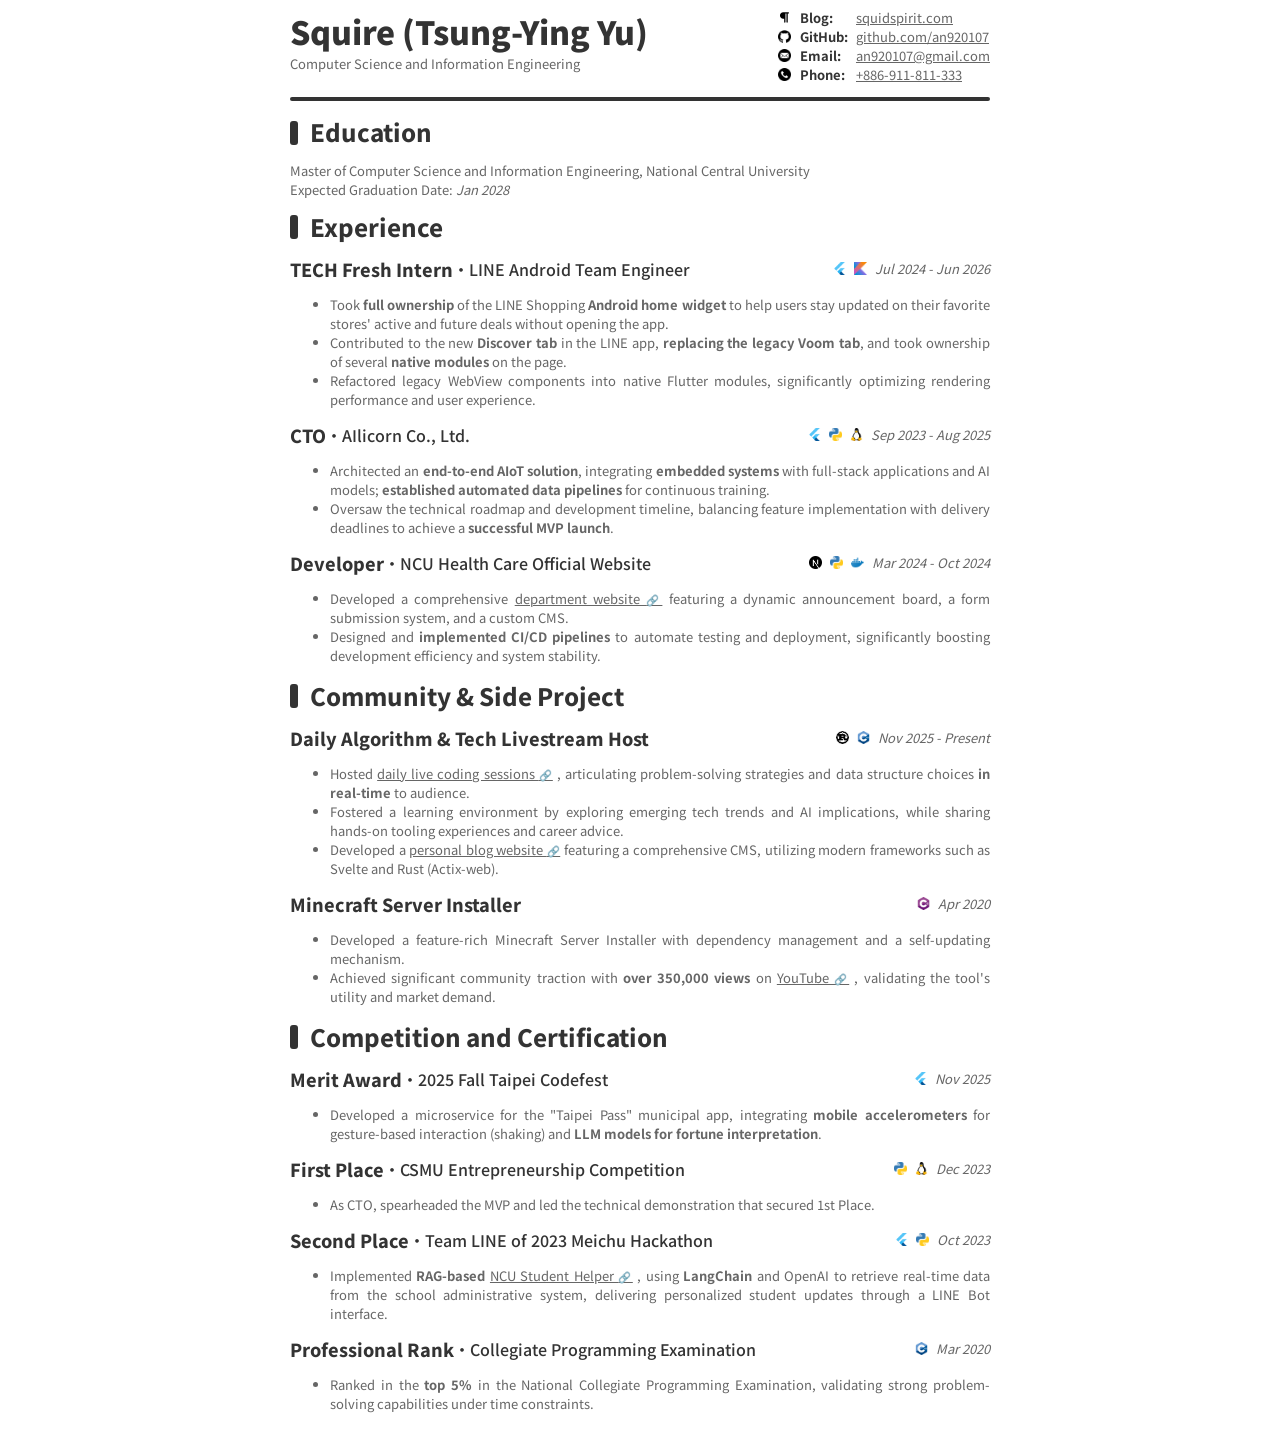
==== commit 3c8c5775: "update expected graduating date and line techfresh contribution" ====
--- a/src/index.html
+++ b/src/index.html
@@ -16,7 +16,7 @@
     <!-- TitleBlock -->
     <div class="TitleBlock">
       <div>
-        <div class="TitleName">Squire (Tsung-Ying, Yu)</div>
+        <div class="TitleName">Squire (Tsung-Ying Yu)</div>
         <div class="TitleDescription">
           Computer Science and Information Engineering
         </div>
@@ -51,7 +51,7 @@
     <div class="Content">
       Master of Computer Science and Information Engineering, National Central
       University<br />
-      Expected Graduation Date: <i>June 2027</i>
+      Expected Graduation Date: <i>Jan 2028</i>
     </div>
 
     <!-- Experience -->
@@ -66,7 +66,7 @@
       <div class="ExpTail">
         <img class="Icon" src="./assets/icon/flutter.png" alt="Flutter" title="Flutter" />
         <img class="Icon" src="./assets/icon/kotlin.png" alt="Kotlin" title="Kotlin" />
-        <div class="ExpDate">Jul 2024 - Present</div>
+        <div class="ExpDate">Jul 2024 - Jun 2026</div>
       </div>
     </div>
     <div class="Content">
@@ -77,13 +77,13 @@
           favorite stores' active and future deals without opening the app.
         </li>
         <li>
+          Contributed to the new <b>Discover tab</b> in the LINE app,
+          <b>replacing the legacy Voom tab</b>, and took ownership of several
+          <b>native modules</b> on the page.
+        </li>
+        <li>
           Refactored legacy WebView components into native Flutter modules,
           significantly optimizing rendering performance and user experience.
-        </li>
-        <li>
-          <b>Collaborated with international colleagues</b> in a
-          cross-functional team, utilizing English as the primary language for
-          project coordination and technical alignment.
         </li>
       </ul>
     </div>
@@ -214,8 +214,8 @@
       </ul>
     </div>
 
-    <!-- Competetion and Certification -->
-    <div class="SectionTitle">Competetion and Certification</div>
+    <!-- Competition and Certification -->
+    <div class="SectionTitle">Competition and Certification</div>
 
     <!-- Taipei Codefest Hackathon -->
     <div class="ExpTitleBlock">
--- a/src/style.css
+++ b/src/style.css
@@ -62,12 +62,21 @@
 .SectionTitle {
     font-size: 24px;
     font-weight: 800;
-    margin-bottom: 0.25em;
+    margin-bottom: 0.5em;
     color: #333;
+    display: flex;
+    align-items: center;
 }
 
 .SectionTitle::before {
-    content: "█▓▒░ ";
+    content: "";
+    margin-top: 0.1em;
+    display: inline-block;
+    width: 8px;
+    height: 1em;
+    background-color: #333;
+    border-radius: 3px;
+    margin-right: 12px;
 }
 
 .ExpTitleBlock {
@@ -115,4 +124,53 @@
 .Content {
     margin-bottom: 0.75em;
     text-align: justify;
-}+}
+
+/* RWD modifications */
+@media screen and (max-width: 768px) {
+    .TitleName {
+        font-size: 24px;
+    }
+
+    .SectionTitle {
+        font-size: 20px;
+    }
+
+    .Container {
+        padding: 0 8px;
+    }
+
+    .TitleBlock {
+        flex-direction: column;
+        gap: 16px;
+    }
+
+    .ExpTitleBlock {
+        flex-direction: column;
+        align-items: flex-start;
+        gap: 8px;
+    }
+
+    .ExpTitle {
+        flex-direction: column;
+        align-items: flex-start;
+    }
+
+    .ExpDescription::before {
+        content: none;
+    }
+
+    .ContactItem {
+        grid-template-columns: 24px 60px 1fr;
+        gap: 8px;
+    }
+
+    .ContactItem a {
+        word-break: break-word;
+    }
+
+    .ExpTail {
+        justify-content: flex-start;
+        width: 100%;
+    }
+}
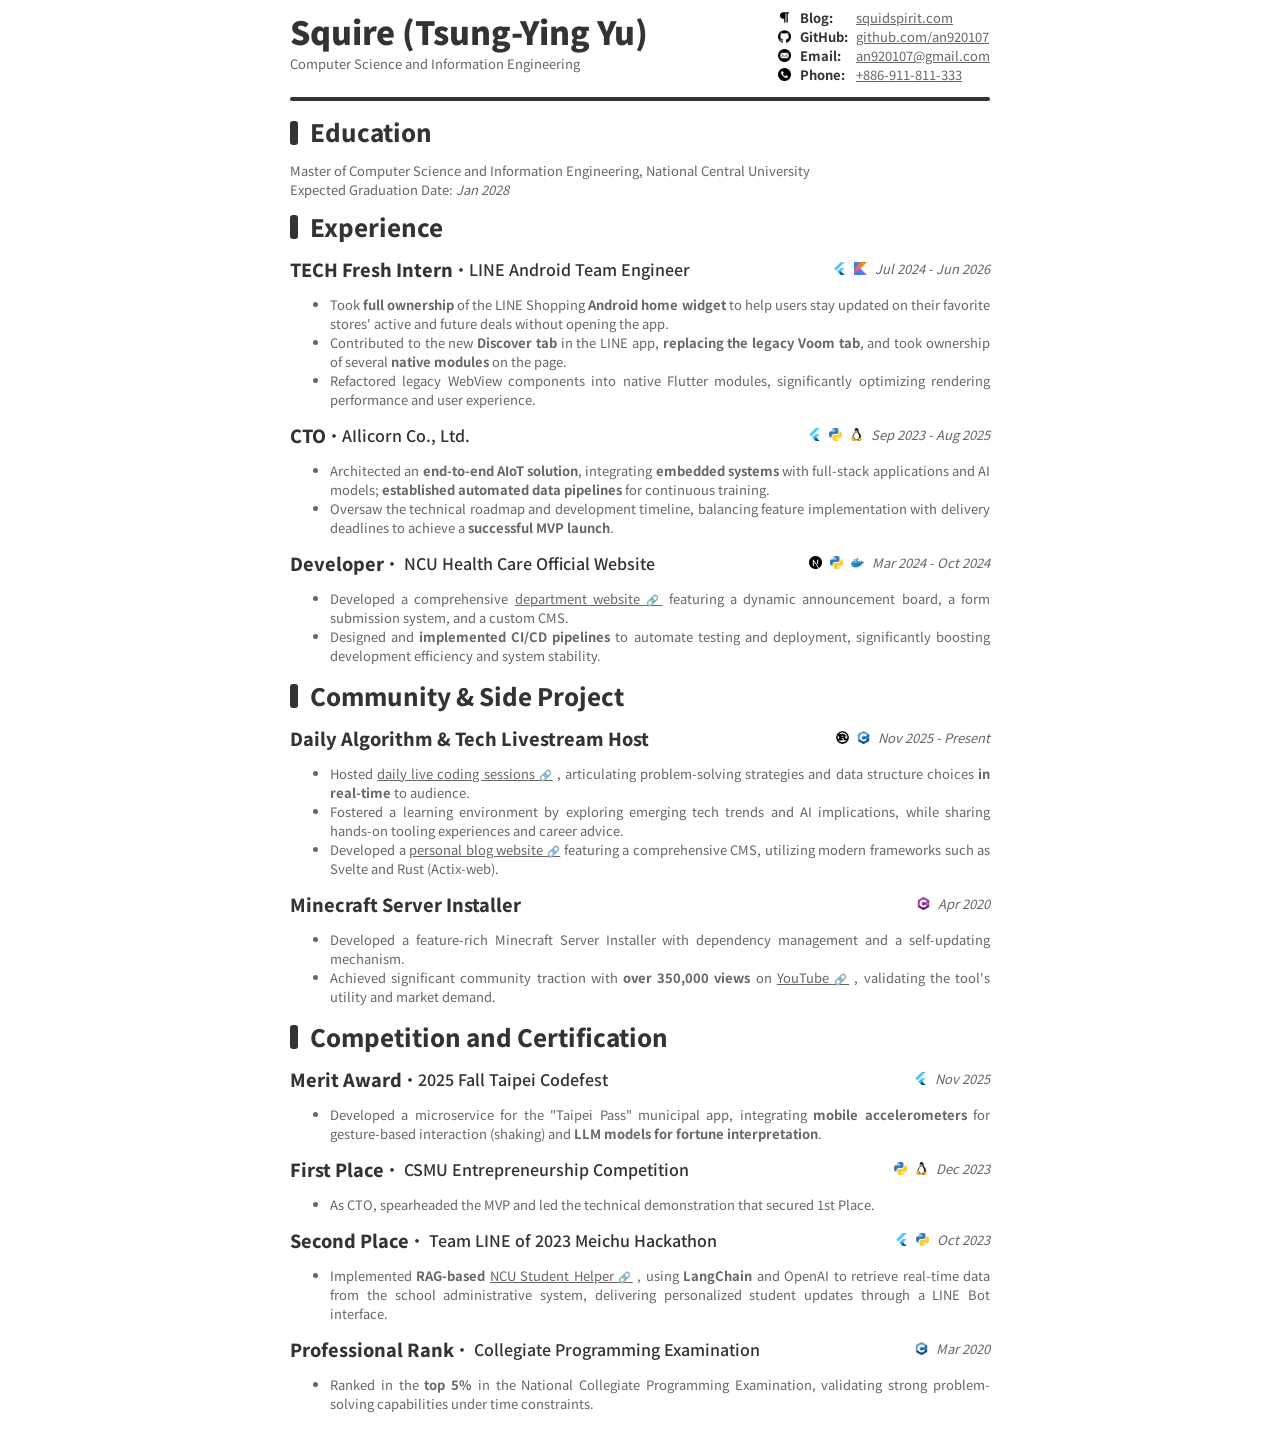
==== commit 4ed9ce33: "formatting" ====
--- a/src/index.html
+++ b/src/index.html
@@ -1,313 +1,451 @@
-<!DOCTYPE html>
+<!doctype html>
 <html lang="en-US">
-
-<head>
-  <title>Resume</title>
-  <meta name="viewport" content="width=device-width, initial-scale=1.0" />
-  <meta charset="UTF-8" />
-  <link rel="preconnect" href="https://fonts.googleapis.com" />
-  <link rel="preconnect" href="https://fonts.gstatic.com" crossorigin />
-  <link href="https://fonts.googleapis.com/css2?family=Noto+Sans+TC:wght@100..900&display=swap" rel="stylesheet" />
-  <link href="./style.css" rel="stylesheet" />
-</head>
-
-<body>
-  <div class="Container">
-    <!-- TitleBlock -->
-    <div class="TitleBlock">
-      <div>
-        <div class="TitleName">Squire (Tsung-Ying Yu)</div>
-        <div class="TitleDescription">
-          Computer Science and Information Engineering
+    <head>
+        <title>Resume</title>
+        <meta name="viewport" content="width=device-width, initial-scale=1.0" />
+        <meta charset="UTF-8" />
+        <link rel="preconnect" href="https://fonts.googleapis.com" />
+        <link rel="preconnect" href="https://fonts.gstatic.com" crossorigin />
+        <link
+            href="https://fonts.googleapis.com/css2?family=Noto+Sans+TC:wght@100..900&display=swap"
+            rel="stylesheet"
+        />
+        <link href="./style.css" rel="stylesheet" />
+    </head>
+
+    <body>
+        <div class="Container">
+            <!-- TitleBlock -->
+            <div class="TitleBlock">
+                <div>
+                    <div class="TitleName">Squire (Tsung-Ying Yu)</div>
+                    <div class="TitleDescription">
+                        Computer Science and Information Engineering
+                    </div>
+                </div>
+                <div class="Contacts">
+                    <div class="ContactItem">
+                        <img
+                            class="Icon"
+                            src="./assets/icon/paragraph-solid-full.svg"
+                            alt="Blog"
+                        />
+                        <div class="ContactName">Blog:</div>
+                        <a href="https://squidspirit.com">squidspirit.com</a>
+                    </div>
+                    <div class="ContactItem">
+                        <img
+                            class="Icon"
+                            src="./assets/icon/github.png"
+                            alt="GitHub"
+                        />
+                        <div class="ContactName">GitHub:</div>
+                        <a href="https://github.com/an920107"
+                            >github.com/an920107</a
+                        >
+                    </div>
+                    <div class="ContactItem">
+                        <img
+                            class="Icon"
+                            src="./assets/icon/email.png"
+                            alt="Email"
+                        />
+                        <div class="ContactName">Email:</div>
+                        <a href="mailto:an920107@gmail.com"
+                            >an920107@gmail.com</a
+                        >
+                    </div>
+                    <div class="ContactItem">
+                        <img
+                            class="Icon"
+                            src="./assets/icon/phone.png"
+                            alt="Phone"
+                        />
+                        <div class="ContactName">Phone:</div>
+                        <a href="tel:+886911811333">+886-911-811-333</a>
+                    </div>
+                </div>
+            </div>
+            <hr />
+
+            <!-- Education -->
+            <div class="SectionTitle">Education</div>
+            <div class="Content">
+                Master of Computer Science and Information Engineering, National
+                Central University<br />
+                Expected Graduation Date: <i>Jan 2028</i>
+            </div>
+
+            <!-- Experience -->
+            <div class="SectionTitle">Experience</div>
+
+            <!-- LINE -->
+            <div class="ExpTitleBlock">
+                <div class="ExpTitle">
+                    <div class="ExpPosition">TECH Fresh Intern</div>
+                    <div class="ExpDescription">LINE Android Team Engineer</div>
+                </div>
+                <div class="ExpTail">
+                    <img
+                        class="Icon"
+                        src="./assets/icon/flutter.png"
+                        alt="Flutter"
+                        title="Flutter"
+                    />
+                    <img
+                        class="Icon"
+                        src="./assets/icon/kotlin.png"
+                        alt="Kotlin"
+                        title="Kotlin"
+                    />
+                    <div class="ExpDate">Jul 2024 - Jun 2026</div>
+                </div>
+            </div>
+            <div class="Content">
+                <ul>
+                    <li>
+                        Took <b>full ownership</b> of the LINE Shopping
+                        <b>Android home widget</b> to help users stay updated on
+                        their favorite stores' active and future deals without
+                        opening the app.
+                    </li>
+                    <li>
+                        Contributed to the new <b>Discover tab</b> in the LINE
+                        app, <b>replacing the legacy Voom tab</b>, and took
+                        ownership of several <b>native modules</b> on the page.
+                    </li>
+                    <li>
+                        Refactored legacy WebView components into native Flutter
+                        modules, significantly optimizing rendering performance
+                        and user experience.
+                    </li>
+                </ul>
+            </div>
+
+            <!-- AIlicorn -->
+            <div class="ExpTitleBlock">
+                <div class="ExpTitle">
+                    <div class="ExpPosition">CTO</div>
+                    <div class="ExpDescription">AIlicorn Co., Ltd.</div>
+                </div>
+                <div class="ExpTail">
+                    <img
+                        class="Icon"
+                        src="./assets/icon/flutter.png"
+                        alt="Flutter"
+                        title="Flutter"
+                    />
+                    <img
+                        class="Icon"
+                        src="./assets/icon/python.png"
+                        alt="Python"
+                        title="Python"
+                    />
+                    <img
+                        class="Icon"
+                        src="./assets/icon/linux.png"
+                        alt="Linux"
+                        title="Linux"
+                    />
+                    <div class="ExpDate">Sep 2023 - Aug 2025</div>
+                </div>
+            </div>
+            <div class="Content">
+                <ul>
+                    <li>
+                        Architected an <b>end-to-end AIoT solution</b>,
+                        integrating <b>embedded systems</b> with full-stack
+                        applications and AI models;
+                        <b>established automated data pipelines</b> for
+                        continuous training.
+                    </li>
+                    <li>
+                        Oversaw the technical roadmap and development timeline,
+                        balancing feature implementation with delivery deadlines
+                        to achieve a
+                        <b>successful MVP launch</b>.
+                    </li>
+                </ul>
+            </div>
+
+            <!-- Health care website -->
+            <div class="ExpTitleBlock">
+                <div class="ExpTitle">
+                    <div class="ExpPosition">Developer</div>
+                    <div class="ExpDescription">
+                        NCU Health Care Official Website
+                    </div>
+                </div>
+                <div class="ExpTail">
+                    <img
+                        class="Icon"
+                        src="./assets/icon/nextjs.png"
+                        alt="NextJS"
+                        title="NextJS"
+                    />
+                    <img
+                        class="Icon"
+                        src="./assets/icon/python.png"
+                        alt="Python"
+                        title="Python"
+                    />
+                    <img
+                        class="Icon"
+                        src="./assets/icon/docker.png"
+                        alt="Docker"
+                        title="Docker"
+                    />
+                    <div class="ExpDate">Mar 2024 - Oct 2024</div>
+                </div>
+            </div>
+            <div class="Content">
+                <ul>
+                    <li>
+                        Developed a comprehensive
+                        <a
+                            class="Link"
+                            href="https://health.ncu.edu.tw"
+                            target="_blank"
+                        >
+                            department website
+                        </a>
+                        featuring a dynamic announcement board, a form
+                        submission system, and a custom CMS.
+                    </li>
+                    <li>
+                        Designed and <b>implemented CI/CD pipelines</b> to
+                        automate testing and deployment, significantly boosting
+                        development efficiency and system stability.
+                    </li>
+                </ul>
+            </div>
+
+            <!-- Community & Side Project -->
+            <div class="SectionTitle">Community & Side Project</div>
+
+            <!-- Daily Algorithm & Tech Livestream Host -->
+            <div class="ExpTitleBlock">
+                <div class="ExpTitle">
+                    <div class="ExpPosition">
+                        Daily Algorithm & Tech Livestream Host
+                    </div>
+                </div>
+                <div class="ExpTail">
+                    <img
+                        class="Icon"
+                        src="./assets/icon/rust.png"
+                        alt="Rust"
+                        title="Rust"
+                    />
+                    <img
+                        class="Icon"
+                        src="./assets/icon/c-plus-plus.png"
+                        alt="C++"
+                        title="C++"
+                    />
+                    <div class="ExpDate">Nov 2025 - Present</div>
+                </div>
+            </div>
+            <div class="Content">
+                <ul>
+                    <li>
+                        Hosted
+                        <a
+                            class="Link"
+                            href="https://www.youtube.com/@squidspirit16/streams"
+                        >
+                            daily live coding sessions
+                        </a>
+                        , articulating problem-solving strategies and data
+                        structure choices
+                        <b>in real-time</b> to audience.
+                    </li>
+                    <li>
+                        Fostered a learning environment by exploring emerging
+                        tech trends and AI implications, while sharing hands-on
+                        tooling experiences and career advice.
+                    </li>
+                    <li>
+                        Developed a
+                        <a class="Link" href="https://squidspirit.com">
+                            personal blog website
+                        </a>
+                        featuring a comprehensive CMS, utilizing modern
+                        frameworks such as Svelte and Rust (Actix-web).
+                    </li>
+                </ul>
+            </div>
+
+            <!-- Minecraft Server Installer -->
+            <div class="ExpTitleBlock">
+                <div class="ExpTitle">
+                    <div class="ExpPosition">Minecraft Server Installer</div>
+                </div>
+                <div class="ExpTail">
+                    <img
+                        class="Icon"
+                        src="./assets/icon/c-sharp.png"
+                        alt="C#"
+                        title="C#"
+                    />
+                    <div class="ExpDate">Apr 2020</div>
+                </div>
+            </div>
+            <div class="Content">
+                <ul>
+                    <li>
+                        Developed a feature-rich Minecraft Server Installer with
+                        dependency management and a self-updating mechanism.
+                    </li>
+                    <li>
+                        Achieved significant community traction with
+                        <b>over 350,000 views</b> on
+                        <a
+                            class="Link"
+                            href="https://www.youtube.com/watch?v=yNis5vcueQY"
+                            target="_blank"
+                        >
+                            YouTube
+                        </a>
+                        , validating the tool's utility and market demand.
+                    </li>
+                </ul>
+            </div>
+
+            <!-- Competition and Certification -->
+            <div class="SectionTitle">Competition and Certification</div>
+
+            <!-- Taipei Codefest Hackathon -->
+            <div class="ExpTitleBlock">
+                <div class="ExpTitle">
+                    <div class="ExpPosition">Merit Award</div>
+                    <div class="ExpDescription">2025 Fall Taipei Codefest</div>
+                </div>
+                <div class="ExpTail">
+                    <img
+                        class="Icon"
+                        src="./assets/icon/flutter.png"
+                        alt="Flutter"
+                        title="Flutter"
+                    />
+                    <div class="ExpDate">Nov 2025</div>
+                </div>
+            </div>
+            <div class="Content">
+                <ul>
+                    <li>
+                        Developed a microservice for the "Taipei Pass" municipal
+                        app, integrating <b>mobile accelerometers</b> for
+                        gesture-based interaction (shaking) and
+                        <b>LLM models for fortune interpretation</b>.
+                    </li>
+                </ul>
+            </div>
+
+            <!-- CSMU -->
+            <div class="ExpTitleBlock">
+                <div class="ExpTitle">
+                    <div class="ExpPosition">First Place</div>
+                    <div class="ExpDescription">
+                        CSMU Entrepreneurship Competition
+                    </div>
+                </div>
+
+                <div class="ExpTail">
+                    <img
+                        class="Icon"
+                        src="./assets/icon/python.png"
+                        alt="Python"
+                        title="Python"
+                    />
+                    <img
+                        class="Icon"
+                        src="./assets/icon/linux.png"
+                        alt="Linux"
+                        title="Linux"
+                    />
+                    <div class="ExpDate">Dec 2023</div>
+                </div>
+            </div>
+            <div class="Content">
+                <ul>
+                    <li>
+                        As CTO, spearheaded the MVP and led the technical
+                        demonstration that secured 1st Place.
+                    </li>
+                </ul>
+            </div>
+
+            <!-- Meichu Hackathon -->
+            <div class="ExpTitleBlock">
+                <div class="ExpTitle">
+                    <div class="ExpPosition">Second Place</div>
+                    <div class="ExpDescription">
+                        Team LINE of 2023 Meichu Hackathon
+                    </div>
+                </div>
+                <div class="ExpTail">
+                    <img
+                        class="Icon"
+                        src="./assets/icon/flutter.png"
+                        alt="Flutter"
+                        title="Flutter"
+                    />
+                    <img
+                        class="Icon"
+                        src="./assets/icon/python.png"
+                        alt="Python"
+                        title="Python"
+                    />
+                    <div class="ExpDate">Oct 2023</div>
+                </div>
+            </div>
+            <div class="Content">
+                <ul>
+                    <li>
+                        Implemented <b>RAG-based</b>
+                        <a
+                            class="Link"
+                            href="https://github.com/quan0715/NCU_Student_Helper"
+                            target="_blank"
+                        >
+                            NCU Student Helper
+                        </a>
+                        , using <b>LangChain</b> and OpenAI to retrieve
+                        real-time data from the school administrative system,
+                        delivering personalized student updates through a LINE
+                        Bot interface.
+                    </li>
+                </ul>
+            </div>
+
+            <!-- CPE -->
+            <div class="ExpTitleBlock">
+                <div class="ExpTitle">
+                    <div class="ExpPosition">Professional Rank</div>
+                    <div class="ExpDescription">
+                        Collegiate Programming Examination
+                    </div>
+                </div>
+                <div class="ExpTail">
+                    <img
+                        class="Icon"
+                        src="./assets/icon/c-plus-plus.png"
+                        alt="C++"
+                        title="C++"
+                    />
+                    <div class="ExpDate">Mar 2020</div>
+                </div>
+            </div>
+            <div class="Content">
+                <ul>
+                    <li>
+                        Ranked in the <b>top 5%</b> in the National Collegiate
+                        Programming Examination, validating strong
+                        problem-solving capabilities under time constraints.
+                    </li>
+                </ul>
+            </div>
         </div>
-      </div>
-      <div class="Contacts">
-        <div class="ContactItem">
-          <img class="Icon" src="./assets/icon/paragraph-solid-full.svg" alt="Blog" />
-          <div class="ContactName">Blog:</div>
-          <a href="https://squidspirit.com">squidspirit.com</a>
-        </div>
-        <div class="ContactItem">
-          <img class="Icon" src="./assets/icon/github.png" alt="GitHub" />
-          <div class="ContactName">GitHub:</div>
-          <a href="https://github.com/an920107">github.com/an920107</a>
-        </div>
-        <div class="ContactItem">
-          <img class="Icon" src="./assets/icon/email.png" alt="Email" />
-          <div class="ContactName">Email:</div>
-          <a href="mailto:an920107@gmail.com">an920107@gmail.com</a>
-        </div>
-        <div class="ContactItem">
-          <img class="Icon" src="./assets/icon/phone.png" alt="Phone" />
-          <div class="ContactName">Phone:</div>
-          <a href="tel:+886911811333">+886-911-811-333</a>
-        </div>
-      </div>
-    </div>
-    <hr />
-
-    <!-- Education -->
-    <div class="SectionTitle">Education</div>
-    <div class="Content">
-      Master of Computer Science and Information Engineering, National Central
-      University<br />
-      Expected Graduation Date: <i>Jan 2028</i>
-    </div>
-
-    <!-- Experience -->
-    <div class="SectionTitle">Experience</div>
-
-    <!-- LINE -->
-    <div class="ExpTitleBlock">
-      <div class="ExpTitle">
-        <div class="ExpPosition">TECH Fresh Intern</div>
-        <div class="ExpDescription">LINE Android Team Engineer</div>
-      </div>
-      <div class="ExpTail">
-        <img class="Icon" src="./assets/icon/flutter.png" alt="Flutter" title="Flutter" />
-        <img class="Icon" src="./assets/icon/kotlin.png" alt="Kotlin" title="Kotlin" />
-        <div class="ExpDate">Jul 2024 - Jun 2026</div>
-      </div>
-    </div>
-    <div class="Content">
-      <ul>
-        <li>
-          Took <b>full ownership</b> of the LINE Shopping
-          <b>Android home widget</b> to help users stay updated on their
-          favorite stores' active and future deals without opening the app.
-        </li>
-        <li>
-          Contributed to the new <b>Discover tab</b> in the LINE app,
-          <b>replacing the legacy Voom tab</b>, and took ownership of several
-          <b>native modules</b> on the page.
-        </li>
-        <li>
-          Refactored legacy WebView components into native Flutter modules,
-          significantly optimizing rendering performance and user experience.
-        </li>
-      </ul>
-    </div>
-
-    <!-- AIlicorn -->
-    <div class="ExpTitleBlock">
-      <div class="ExpTitle">
-        <div class="ExpPosition">CTO</div>
-        <div class="ExpDescription">AIlicorn Co., Ltd.</div>
-      </div>
-      <div class="ExpTail">
-        <img class="Icon" src="./assets/icon/flutter.png" alt="Flutter" title="Flutter" />
-        <img class="Icon" src="./assets/icon/python.png" alt="Python" title="Python" />
-        <img class="Icon" src="./assets/icon/linux.png" alt="Linux" title="Linux" />
-        <div class="ExpDate">Sep 2023 - Aug 2025</div>
-      </div>
-    </div>
-    <div class="Content">
-      <ul>
-        <li>
-          Architected an <b>end-to-end AIoT solution</b>, integrating
-          <b>embedded systems</b> with full-stack applications and AI models;
-          <b>established automated data pipelines</b> for continuous training.
-        </li>
-        <li>
-          Oversaw the technical roadmap and development timeline, balancing
-          feature implementation with delivery deadlines to achieve a
-          <b>successful MVP launch</b>.
-        </li>
-      </ul>
-    </div>
-
-    <!-- Health care website -->
-    <div class="ExpTitleBlock">
-      <div class="ExpTitle">
-        <div class="ExpPosition">Developer</div>
-        <div class="ExpDescription">NCU Health Care Official Website</div>
-      </div>
-      <div class="ExpTail">
-        <img class="Icon" src="./assets/icon/nextjs.png" alt="NextJS" title="NextJS" />
-        <img class="Icon" src="./assets/icon/python.png" alt="Python" title="Python" />
-        <img class="Icon" src="./assets/icon/docker.png" alt="Docker" title="Docker" />
-        <div class="ExpDate">Mar 2024 - Oct 2024</div>
-      </div>
-    </div>
-    <div class="Content">
-      <ul>
-        <li>
-          Developed a comprehensive
-          <a class="Link" href="https://health.ncu.edu.tw" target="_blank">
-            department website
-          </a>
-          featuring a dynamic announcement board, a form submission system,
-          and a custom CMS.
-        </li>
-        <li>
-          Designed and <b>implemented CI/CD pipelines</b> to automate testing
-          and deployment, significantly boosting development efficiency and
-          system stability.
-        </li>
-      </ul>
-    </div>
-
-    <!-- Community & Side Project -->
-    <div class="SectionTitle">Community & Side Project</div>
-
-    <!-- Daily Algorithm & Tech Livestream Host -->
-    <div class="ExpTitleBlock">
-      <div class="ExpTitle">
-        <div class="ExpPosition">Daily Algorithm & Tech Livestream Host</div>
-      </div>
-      <div class="ExpTail">
-        <img class="Icon" src="./assets/icon/rust.png" alt="Rust" title="Rust" />
-        <img class="Icon" src="./assets/icon/c-plus-plus.png" alt="C++" title="C++" />
-        <div class="ExpDate">Nov 2025 - Present</div>
-      </div>
-    </div>
-    <div class="Content">
-      <ul>
-        <li>
-          Hosted
-          <a class="Link" href="https://www.youtube.com/@squidspirit16/streams">
-            daily live coding sessions
-          </a>
-          , articulating problem-solving strategies and data structure choices
-          <b>in real-time</b> to audience.
-        </li>
-        <li>
-          Fostered a learning environment by exploring emerging tech trends
-          and AI implications, while sharing hands-on tooling experiences and
-          career advice.
-        </li>
-        <li>
-          Developed a
-          <a class="Link" href="https://squidspirit.com">
-              personal blog website
-          </a>
-          featuring a comprehensive CMS,
-          utilizing modern frameworks such as Svelte and Rust (Actix-web).
-        </li>
-      </ul>
-    </div>
-
-    <!-- Minecraft Server Installer -->
-    <div class="ExpTitleBlock">
-      <div class="ExpTitle">
-        <div class="ExpPosition">Minecraft Server Installer</div>
-      </div>
-      <div class="ExpTail">
-        <img class="Icon" src="./assets/icon/c-sharp.png" alt="C#" title="C#" />
-        <div class="ExpDate">Apr 2020</div>
-      </div>
-    </div>
-    <div class="Content">
-      <ul>
-        <li>
-          Developed a feature-rich Minecraft Server Installer with dependency
-          management and a self-updating mechanism.
-        </li>
-        <li>
-          Achieved significant community traction with
-          <b>over 350,000 views</b> on
-          <a class="Link" href="https://www.youtube.com/watch?v=yNis5vcueQY" target="_blank">
-            YouTube
-          </a>
-          , validating the tool's utility and market demand.
-        </li>
-      </ul>
-    </div>
-
-    <!-- Competition and Certification -->
-    <div class="SectionTitle">Competition and Certification</div>
-
-    <!-- Taipei Codefest Hackathon -->
-    <div class="ExpTitleBlock">
-      <div class="ExpTitle">
-        <div class="ExpPosition">Merit Award</div>
-        <div class="ExpDescription">2025 Fall Taipei Codefest</div>
-      </div>
-      <div class="ExpTail">
-        <img class="Icon" src="./assets/icon/flutter.png" alt="Flutter" title="Flutter" />
-        <div class="ExpDate">Nov 2025</div>
-      </div>
-    </div>
-    <div class="Content">
-      <ul>
-        <li>
-          Developed a microservice for the "Taipei Pass" municipal app,
-          integrating <b>mobile accelerometers</b> for gesture-based
-          interaction (shaking) and
-          <b>LLM models for fortune interpretation</b>.
-        </li>
-      </ul>
-    </div>
-
-    <!-- CSMU -->
-    <div class="ExpTitleBlock">
-      <div class="ExpTitle">
-        <div class="ExpPosition">First Place</div>
-        <div class="ExpDescription">CSMU Entrepreneurship Competition</div>
-      </div>
-
-      <div class="ExpTail">
-        <img class="Icon" src="./assets/icon/python.png" alt="Python" title="Python" />
-        <img class="Icon" src="./assets/icon/linux.png" alt="Linux" title="Linux" />
-        <div class="ExpDate">Dec 2023</div>
-      </div>
-    </div>
-    <div class="Content">
-      <ul>
-        <li>
-          As CTO, spearheaded the MVP and led the technical demonstration that
-          secured 1st Place.
-        </li>
-      </ul>
-    </div>
-
-    <!-- Meichu Hackathon -->
-    <div class="ExpTitleBlock">
-      <div class="ExpTitle">
-        <div class="ExpPosition">Second Place</div>
-        <div class="ExpDescription">Team LINE of 2023 Meichu Hackathon</div>
-      </div>
-      <div class="ExpTail">
-        <img class="Icon" src="./assets/icon/flutter.png" alt="Flutter" title="Flutter" />
-        <img class="Icon" src="./assets/icon/python.png" alt="Python" title="Python" />
-        <div class="ExpDate">Oct 2023</div>
-      </div>
-    </div>
-    <div class="Content">
-      <ul>
-        <li>
-          Implemented <b>RAG-based</b>
-          <a class="Link" href="https://github.com/quan0715/NCU_Student_Helper" target="_blank">
-            NCU Student Helper
-          </a>
-          , using <b>LangChain</b> and OpenAI to retrieve real-time data from
-          the school administrative system, delivering personalized student
-          updates through a LINE Bot interface.
-        </li>
-      </ul>
-    </div>
-
-    <!-- CPE -->
-    <div class="ExpTitleBlock">
-      <div class="ExpTitle">
-        <div class="ExpPosition">Professional Rank</div>
-        <div class="ExpDescription">Collegiate Programming Examination</div>
-      </div>
-      <div class="ExpTail">
-        <img class="Icon" src="./assets/icon/c-plus-plus.png" alt="C++" title="C++" />
-        <div class="ExpDate">Mar 2020</div>
-      </div>
-    </div>
-    <div class="Content">
-      <ul>
-        <li>
-          Ranked in the <b>top 5%</b> in the National Collegiate Programming
-          Examination, validating strong problem-solving capabilities under
-          time constraints.
-        </li>
-      </ul>
-    </div>
-  </div>
-</body>
-
+    </body>
 </html>
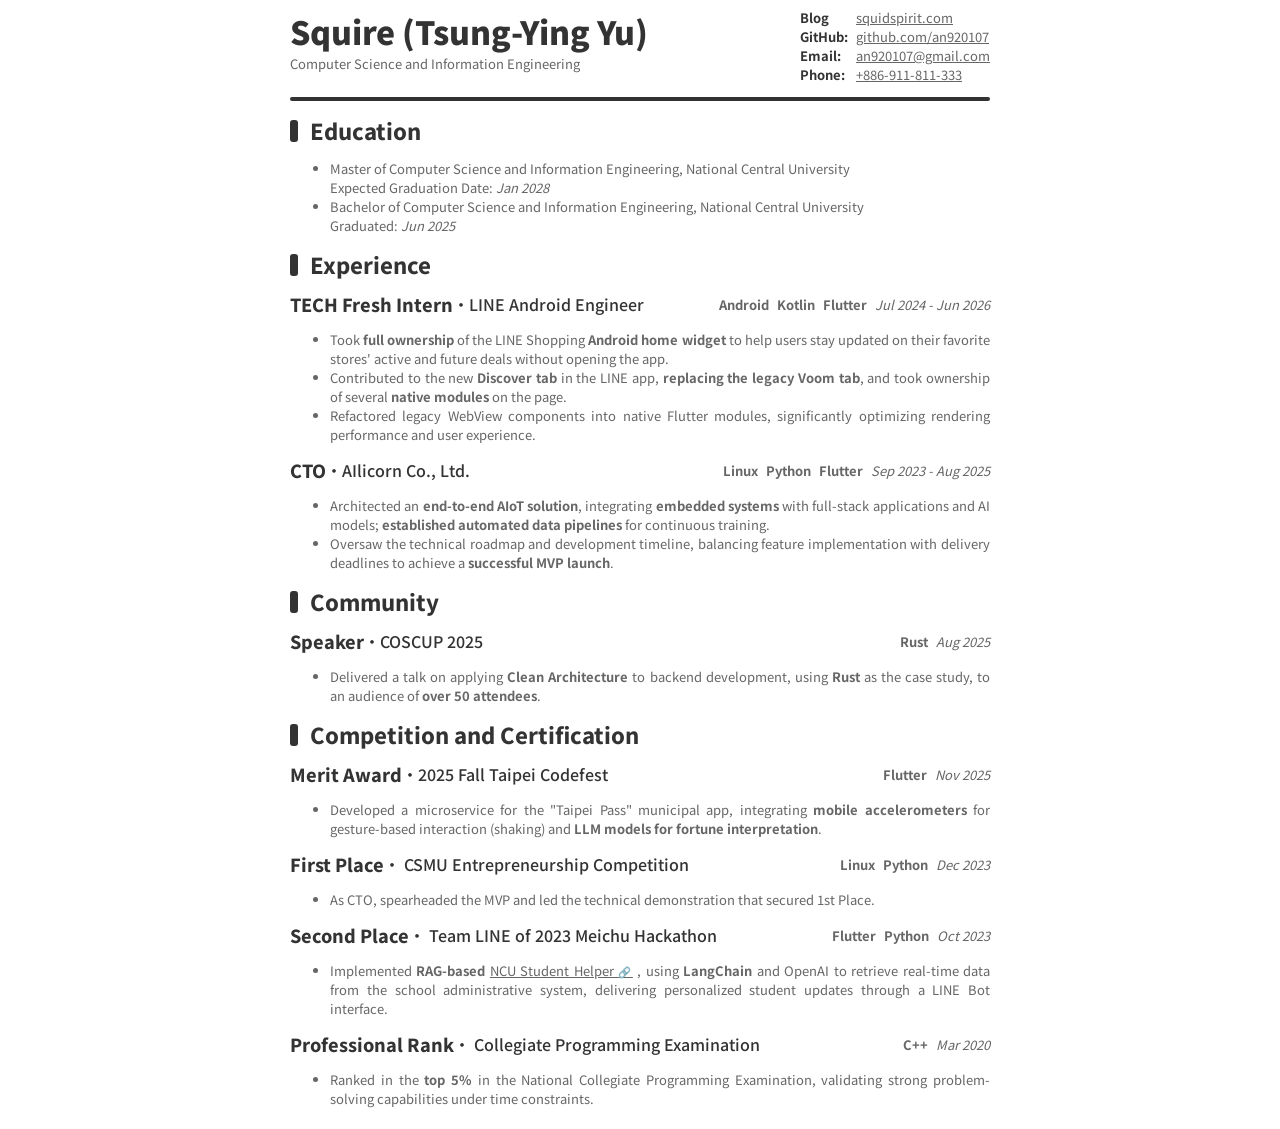
==== commit 831a023c: "Replace tech icons with text tags, add COSCUP talk, drop retired projects - Swap skill icons for bol" ====
--- a/src/index.html
+++ b/src/index.html
@@ -25,43 +25,23 @@
                 </div>
                 <div class="Contacts">
                     <div class="ContactItem">
-                        <img
-                            class="Icon"
-                            src="./assets/icon/paragraph-solid-full.svg"
-                            alt="Blog"
-                        />
-                        <div class="ContactName">Blog:</div>
+                        <span class="ContactName">Blog</span>
                         <a href="https://squidspirit.com">squidspirit.com</a>
                     </div>
                     <div class="ContactItem">
-                        <img
-                            class="Icon"
-                            src="./assets/icon/github.png"
-                            alt="GitHub"
-                        />
-                        <div class="ContactName">GitHub:</div>
+                        <span class="ContactName">GitHub:</span>
                         <a href="https://github.com/an920107"
                             >github.com/an920107</a
                         >
                     </div>
                     <div class="ContactItem">
-                        <img
-                            class="Icon"
-                            src="./assets/icon/email.png"
-                            alt="Email"
-                        />
-                        <div class="ContactName">Email:</div>
+                        <span class="ContactName">Email:</span>
                         <a href="mailto:an920107@gmail.com"
                             >an920107@gmail.com</a
                         >
                     </div>
                     <div class="ContactItem">
-                        <img
-                            class="Icon"
-                            src="./assets/icon/phone.png"
-                            alt="Phone"
-                        />
-                        <div class="ContactName">Phone:</div>
+                        <span class="ContactName">Phone:</span>
                         <a href="tel:+886911811333">+886-911-811-333</a>
                     </div>
                 </div>
@@ -71,9 +51,18 @@
             <!-- Education -->
             <div class="SectionTitle">Education</div>
             <div class="Content">
-                Master of Computer Science and Information Engineering, National
-                Central University<br />
-                Expected Graduation Date: <i>Jan 2028</i>
+                <ul>
+                    <li>
+                        Master of Computer Science and Information Engineering,
+                        National Central University<br />
+                        Expected Graduation Date: <i>Jan 2028</i>
+                    </li>
+                    <li>
+                        Bachelor of Computer Science and Information
+                        Engineering, National Central University<br />
+                        Graduated: <i>Jun 2025</i>
+                    </li>
+                </ul>
             </div>
 
             <!-- Experience -->
@@ -83,21 +72,12 @@
             <div class="ExpTitleBlock">
                 <div class="ExpTitle">
                     <div class="ExpPosition">TECH Fresh Intern</div>
-                    <div class="ExpDescription">LINE Android Team Engineer</div>
-                </div>
-                <div class="ExpTail">
-                    <img
-                        class="Icon"
-                        src="./assets/icon/flutter.png"
-                        alt="Flutter"
-                        title="Flutter"
-                    />
-                    <img
-                        class="Icon"
-                        src="./assets/icon/kotlin.png"
-                        alt="Kotlin"
-                        title="Kotlin"
-                    />
+                    <div class="ExpDescription">LINE Android Engineer</div>
+                </div>
+                <div class="ExpTail">
+                    <span><b>Android</b></span>
+                    <span><b>Kotlin</b></span>
+                    <span><b>Flutter</b></span>
                     <div class="ExpDate">Jul 2024 - Jun 2026</div>
                 </div>
             </div>
@@ -129,24 +109,9 @@
                     <div class="ExpDescription">AIlicorn Co., Ltd.</div>
                 </div>
                 <div class="ExpTail">
-                    <img
-                        class="Icon"
-                        src="./assets/icon/flutter.png"
-                        alt="Flutter"
-                        title="Flutter"
-                    />
-                    <img
-                        class="Icon"
-                        src="./assets/icon/python.png"
-                        alt="Python"
-                        title="Python"
-                    />
-                    <img
-                        class="Icon"
-                        src="./assets/icon/linux.png"
-                        alt="Linux"
-                        title="Linux"
-                    />
+                    <span><b>Linux</b></span>
+                    <span><b>Python</b></span>
+                    <span><b>Flutter</b></span>
                     <div class="ExpDate">Sep 2023 - Aug 2025</div>
                 </div>
             </div>
@@ -168,146 +133,27 @@
                 </ul>
             </div>
 
-            <!-- Health care website -->
-            <div class="ExpTitleBlock">
-                <div class="ExpTitle">
-                    <div class="ExpPosition">Developer</div>
-                    <div class="ExpDescription">
-                        NCU Health Care Official Website
-                    </div>
-                </div>
-                <div class="ExpTail">
-                    <img
-                        class="Icon"
-                        src="./assets/icon/nextjs.png"
-                        alt="NextJS"
-                        title="NextJS"
-                    />
-                    <img
-                        class="Icon"
-                        src="./assets/icon/python.png"
-                        alt="Python"
-                        title="Python"
-                    />
-                    <img
-                        class="Icon"
-                        src="./assets/icon/docker.png"
-                        alt="Docker"
-                        title="Docker"
-                    />
-                    <div class="ExpDate">Mar 2024 - Oct 2024</div>
-                </div>
-            </div>
-            <div class="Content">
-                <ul>
-                    <li>
-                        Developed a comprehensive
-                        <a
-                            class="Link"
-                            href="https://health.ncu.edu.tw"
-                            target="_blank"
-                        >
-                            department website
-                        </a>
-                        featuring a dynamic announcement board, a form
-                        submission system, and a custom CMS.
-                    </li>
-                    <li>
-                        Designed and <b>implemented CI/CD pipelines</b> to
-                        automate testing and deployment, significantly boosting
-                        development efficiency and system stability.
-                    </li>
-                </ul>
-            </div>
-
-            <!-- Community & Side Project -->
-            <div class="SectionTitle">Community & Side Project</div>
-
-            <!-- Daily Algorithm & Tech Livestream Host -->
-            <div class="ExpTitleBlock">
-                <div class="ExpTitle">
-                    <div class="ExpPosition">
-                        Daily Algorithm & Tech Livestream Host
-                    </div>
-                </div>
-                <div class="ExpTail">
-                    <img
-                        class="Icon"
-                        src="./assets/icon/rust.png"
-                        alt="Rust"
-                        title="Rust"
-                    />
-                    <img
-                        class="Icon"
-                        src="./assets/icon/c-plus-plus.png"
-                        alt="C++"
-                        title="C++"
-                    />
-                    <div class="ExpDate">Nov 2025 - Present</div>
-                </div>
-            </div>
-            <div class="Content">
-                <ul>
-                    <li>
-                        Hosted
-                        <a
-                            class="Link"
-                            href="https://www.youtube.com/@squidspirit16/streams"
-                        >
-                            daily live coding sessions
-                        </a>
-                        , articulating problem-solving strategies and data
-                        structure choices
-                        <b>in real-time</b> to audience.
-                    </li>
-                    <li>
-                        Fostered a learning environment by exploring emerging
-                        tech trends and AI implications, while sharing hands-on
-                        tooling experiences and career advice.
-                    </li>
-                    <li>
-                        Developed a
-                        <a class="Link" href="https://squidspirit.com">
-                            personal blog website
-                        </a>
-                        featuring a comprehensive CMS, utilizing modern
-                        frameworks such as Svelte and Rust (Actix-web).
-                    </li>
-                </ul>
-            </div>
-
-            <!-- Minecraft Server Installer -->
-            <div class="ExpTitleBlock">
-                <div class="ExpTitle">
-                    <div class="ExpPosition">Minecraft Server Installer</div>
-                </div>
-                <div class="ExpTail">
-                    <img
-                        class="Icon"
-                        src="./assets/icon/c-sharp.png"
-                        alt="C#"
-                        title="C#"
-                    />
-                    <div class="ExpDate">Apr 2020</div>
-                </div>
-            </div>
-            <div class="Content">
-                <ul>
-                    <li>
-                        Developed a feature-rich Minecraft Server Installer with
-                        dependency management and a self-updating mechanism.
-                    </li>
-                    <li>
-                        Achieved significant community traction with
-                        <b>over 350,000 views</b> on
-                        <a
-                            class="Link"
-                            href="https://www.youtube.com/watch?v=yNis5vcueQY"
-                            target="_blank"
-                        >
-                            YouTube
-                        </a>
-                        , validating the tool's utility and market demand.
+            <!-- Community -->
+            <div class="SectionTitle">Community</div>
+
+            <!-- COSCUP Speaker (https://coscup.org/2025/sessions/AM3STU) -->
+            <div class="ExpTitleBlock">
+                <div class="ExpTitle">
+                    <div class="ExpPosition">Speaker</div>
+                    <div class="ExpDescription">COSCUP 2025</div>
+                </div>
+                <div class="ExpTail">
+                    <span><b>Rust</b></span>
+                    <div class="ExpDate">Aug 2025</div>
+                </div>
+            </div>
+            <div class="Content">
+                <ul>
+                    <li>
+                        Delivered a talk on applying
+                        <b>Clean Architecture</b> to backend development, using
+                        <b>Rust</b> as the case study, to an audience of
+                        <b>over 50 attendees</b>.
                     </li>
                 </ul>
             </div>
@@ -322,12 +168,7 @@
                     <div class="ExpDescription">2025 Fall Taipei Codefest</div>
                 </div>
                 <div class="ExpTail">
-                    <img
-                        class="Icon"
-                        src="./assets/icon/flutter.png"
-                        alt="Flutter"
-                        title="Flutter"
-                    />
+                    <span><b>Flutter</b></span>
                     <div class="ExpDate">Nov 2025</div>
                 </div>
             </div>
@@ -352,18 +193,8 @@
                 </div>
 
                 <div class="ExpTail">
-                    <img
-                        class="Icon"
-                        src="./assets/icon/python.png"
-                        alt="Python"
-                        title="Python"
-                    />
-                    <img
-                        class="Icon"
-                        src="./assets/icon/linux.png"
-                        alt="Linux"
-                        title="Linux"
-                    />
+                    <span><b>Linux</b></span>
+                    <span><b>Python</b></span>
                     <div class="ExpDate">Dec 2023</div>
                 </div>
             </div>
@@ -385,18 +216,8 @@
                     </div>
                 </div>
                 <div class="ExpTail">
-                    <img
-                        class="Icon"
-                        src="./assets/icon/flutter.png"
-                        alt="Flutter"
-                        title="Flutter"
-                    />
-                    <img
-                        class="Icon"
-                        src="./assets/icon/python.png"
-                        alt="Python"
-                        title="Python"
-                    />
+                    <span><b>Flutter</b></span>
+                    <span><b>Python</b></span>
                     <div class="ExpDate">Oct 2023</div>
                 </div>
             </div>
@@ -428,12 +249,7 @@
                     </div>
                 </div>
                 <div class="ExpTail">
-                    <img
-                        class="Icon"
-                        src="./assets/icon/c-plus-plus.png"
-                        alt="C++"
-                        title="C++"
-                    />
+                    <span><b>C++</b></span>
                     <div class="ExpDate">Mar 2020</div>
                 </div>
             </div>
--- a/src/style.css
+++ b/src/style.css
@@ -45,7 +45,7 @@
 
 .ContactItem {
     display: grid;
-    grid-template-columns: 2fr 5fr 12fr;
+    grid-template-columns: 5fr 12fr;
     align-items: center;
 }
 
@@ -60,7 +60,7 @@
 }
 
 .SectionTitle {
-    font-size: 24px;
+    font-size: 22px;
     font-weight: 800;
     margin-bottom: 0.5em;
     color: #333;
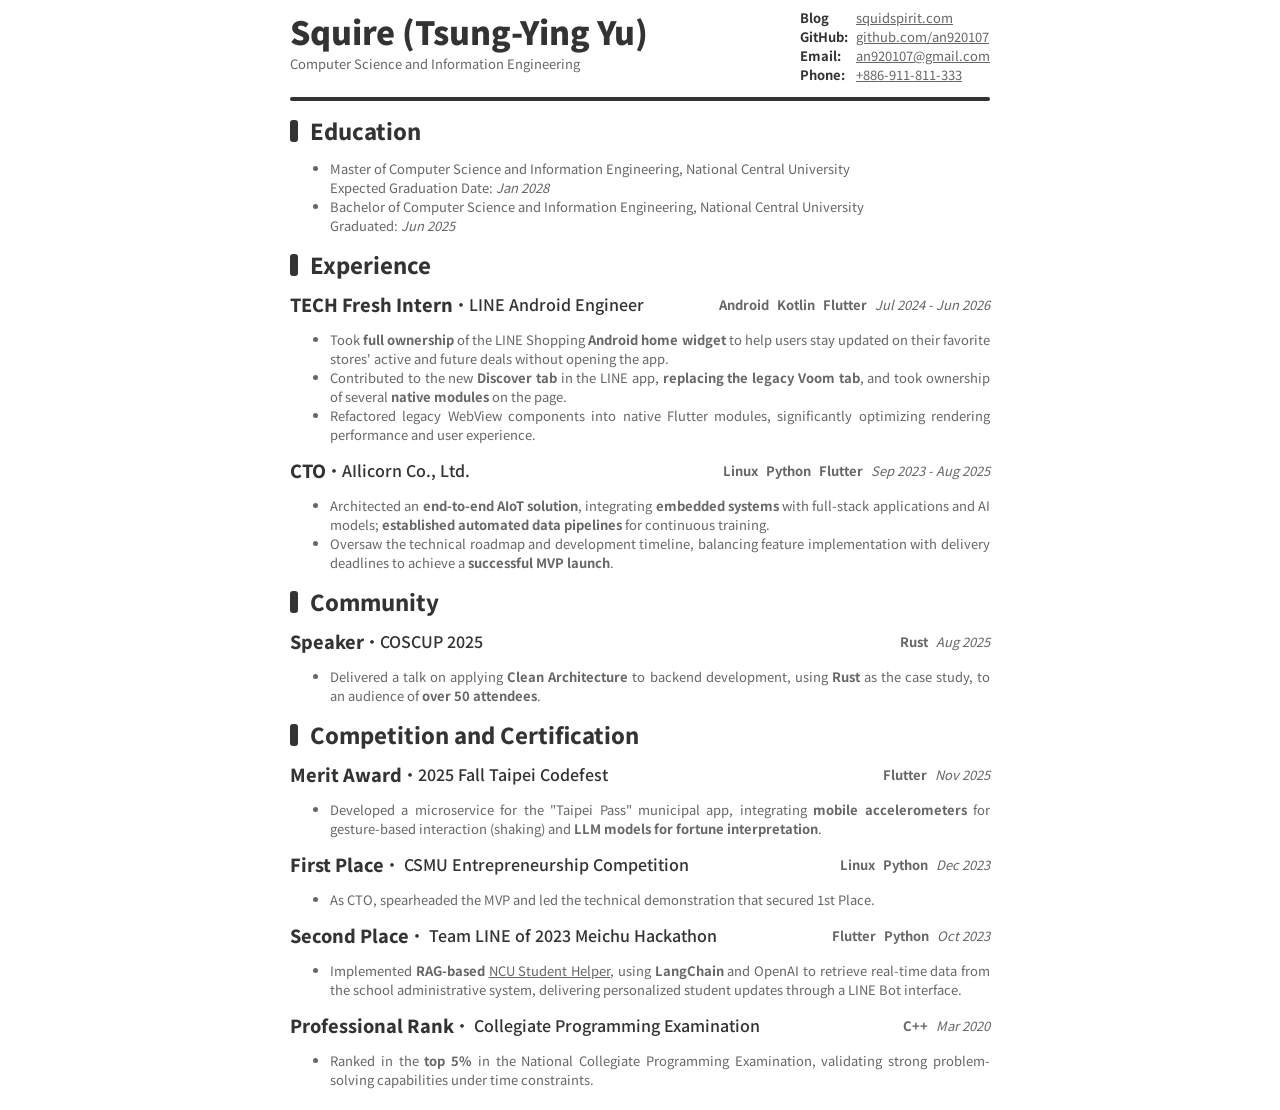
==== commit e0e95a4a: "Keep link text tight to avoid underlined trailing space - Place > before link text and </a> after it" ====
--- a/src/index.html
+++ b/src/index.html
@@ -226,13 +226,10 @@
                     <li>
                         Implemented <b>RAG-based</b>
                         <a
-                            class="Link"
                             href="https://github.com/quan0715/NCU_Student_Helper"
                             target="_blank"
-                        >
-                            NCU Student Helper
-                        </a>
-                        , using <b>LangChain</b> and OpenAI to retrieve
+                            >NCU Student Helper</a
+                        >, using <b>LangChain</b> and OpenAI to retrieve
                         real-time data from the school administrative system,
                         delivering personalized student updates through a LINE
                         Bot interface.
--- a/src/style.css
+++ b/src/style.css
@@ -12,11 +12,6 @@
     background-color: #333;
     height: 4px;
     border-radius: 1em;
-}
-
-.Link::after {
-    content: " 🔗";
-    font-size: 0.8rem;
 }
 
 .Container {
